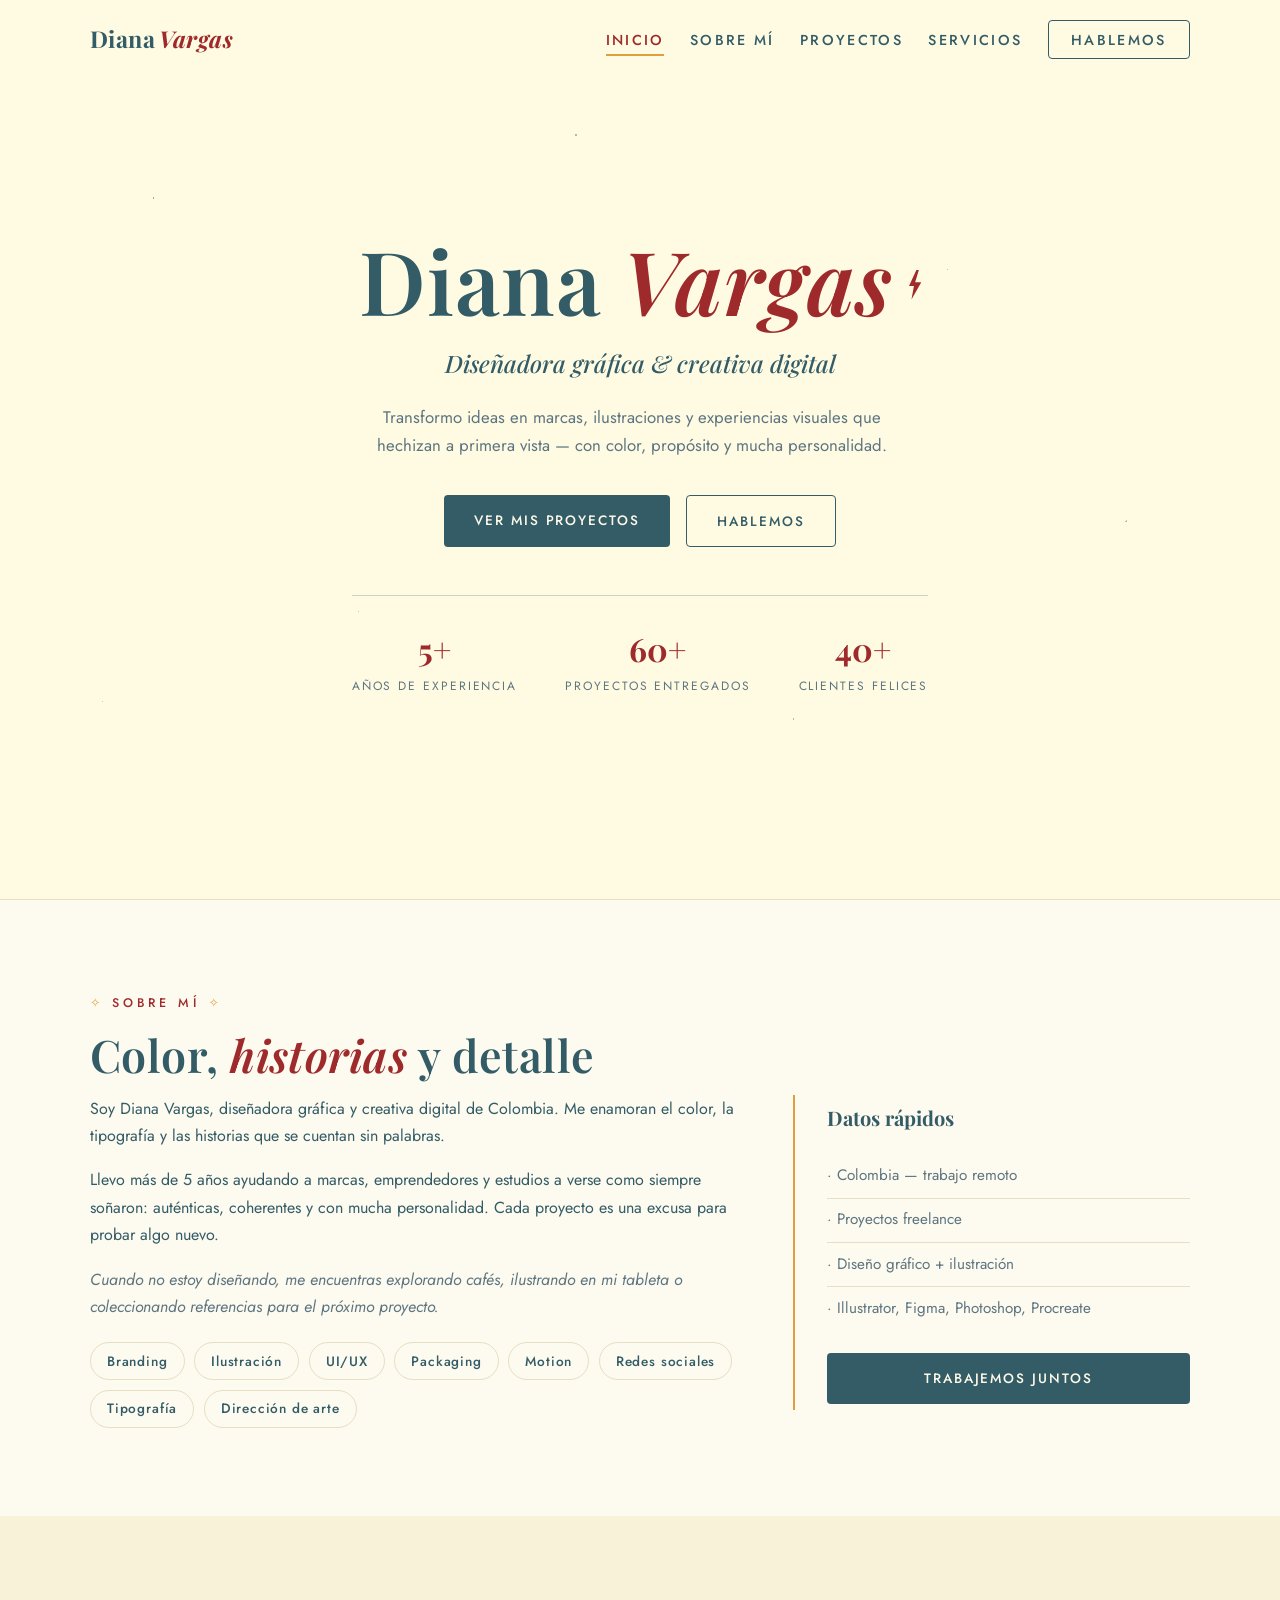
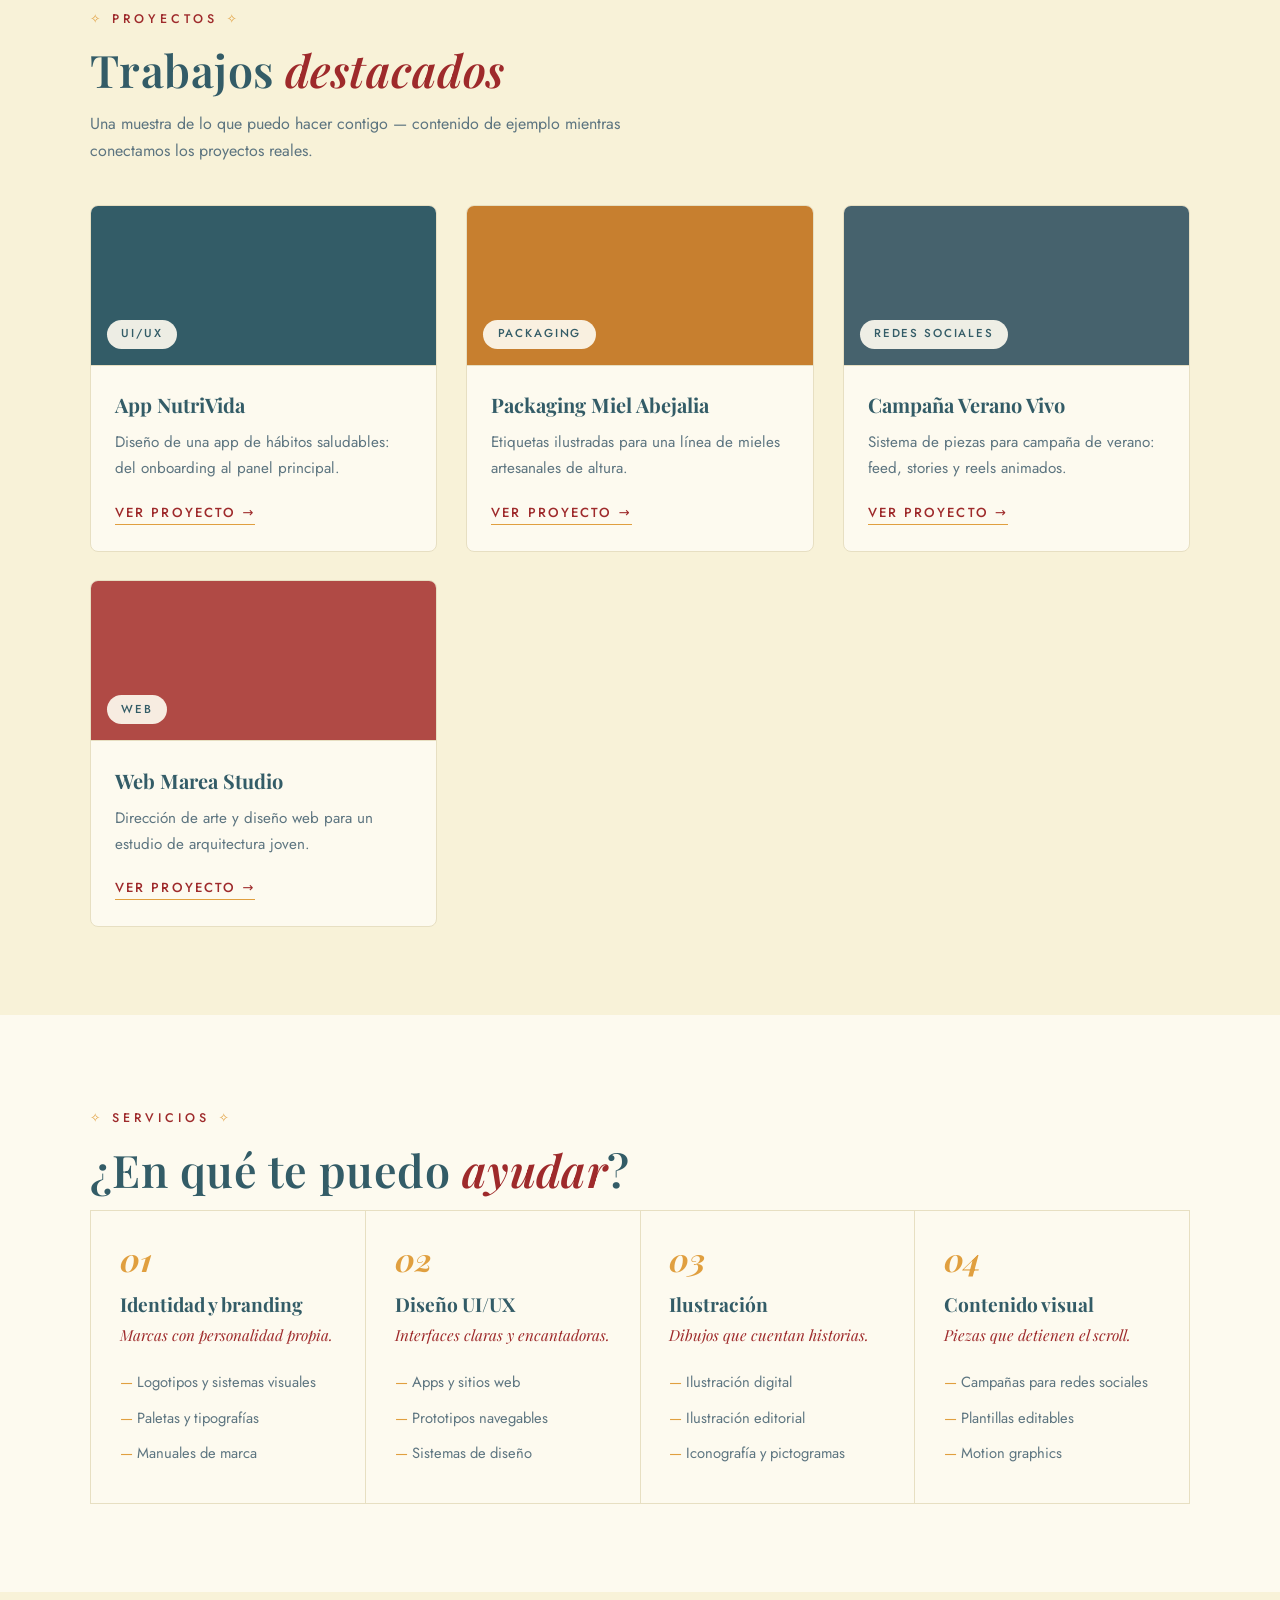
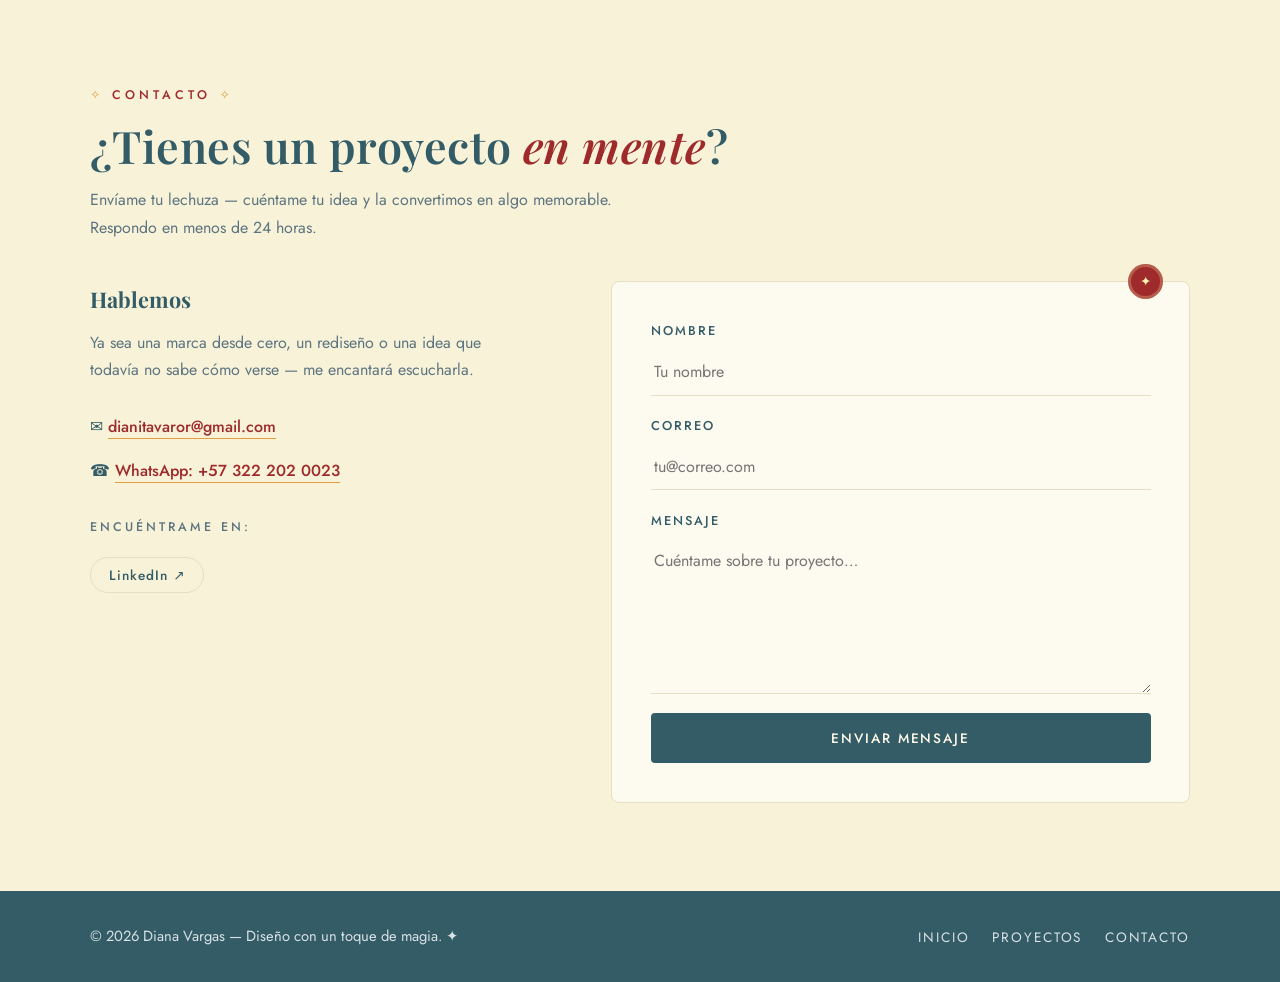
==== index.html @ 95f78c0e "Portafolio Diana Vargas: sitio one-page minimalista con toque mágico" ====
<!DOCTYPE html>
<html lang="es">
<head>
  <meta charset="UTF-8" />
  <meta name="viewport" content="width=device-width, initial-scale=1.0" />
  <title>Diana Vargas — Diseñadora Creativa | Portafolio</title>
  <meta name="description" content="Portafolio de Diana Vargas: diseño gráfico, branding, ilustración y UI/UX. Ideas con color, propósito y personalidad." />
  <meta name="author" content="Diana Vargas" />
  <meta name="theme-color" content="#7A2E2E" />
  <meta property="og:title" content="Diana Vargas — Diseñadora Creativa" />
  <meta property="og:description" content="Branding, ilustración, UI/UX y contenido visual con color y propósito." />
  <meta property="og:type" content="website" />
  <link rel="icon" href="data:image/svg+xml,%3Csvg xmlns='http://www.w3.org/2000/svg' viewBox='0 0 64 64'%3E%3Crect width='64' height='64' rx='8' fill='%23F7F1E5'/%3E%3Crect x='4' y='4' width='56' height='56' rx='6' fill='none' stroke='%23B08D3E' stroke-width='2'/%3E%3Ctext x='32' y='44' font-family='Georgia, serif' font-size='34' font-style='italic' fill='%237A2E2E' text-anchor='middle'%3ED%3C/text%3E%3C/svg%3E" />
  <link rel="preconnect" href="https://fonts.googleapis.com" />
  <link rel="preconnect" href="https://fonts.gstatic.com" crossorigin />
  <link href="https://fonts.googleapis.com/css2?family=Playfair+Display:ital,wght@0,500;0,600;0,700;1,500;1,600&family=Jost:wght@400;500;600&display=swap" rel="stylesheet" />
  <link rel="stylesheet" href="style.css" />
</head>
<body>

  <header class="site-header">
    <nav class="nav container" aria-label="Navegación principal">
      <a href="#inicio" class="brand">Diana<span class="acento">Vargas</span></a>
      <button class="nav-toggle" id="nav-toggle" aria-expanded="false" aria-controls="nav-menu" aria-label="Abrir menú">
        <span aria-hidden="true"></span>
        <span aria-hidden="true"></span>
        <span aria-hidden="true"></span>
      </button>
      <ul class="nav-menu" id="nav-menu">
        <li><a href="#inicio" class="nav-link">Inicio</a></li>
        <li><a href="#sobre-mi" class="nav-link">Sobre mí</a></li>
        <li><a href="#proyectos" class="nav-link">Proyectos</a></li>
        <li><a href="#servicios" class="nav-link">Servicios</a></li>
        <li><a href="#contacto" class="nav-link nav-cta">Hablemos</a></li>
      </ul>
    </nav>
  </header>

  <main>
    <!-- ============ INICIO / HERO ============ -->
    <section id="inicio" class="hero">
      <div class="blob blob-1" aria-hidden="true"></div>
      <div class="blob blob-2" aria-hidden="true"></div>
      <div class="blob blob-3" aria-hidden="true"></div>

      <div class="container hero-grid">
        <div class="hero-text reveal">
          <h1 class="hero-title">Diana <span class="acento">Vargas</span><svg class="rayo" viewBox="0 0 10 24" aria-hidden="true"><path d="M6 0 0 13h4l-2 11 8-14H5l3-10z" fill="currentColor"/></svg></h1>
          <p class="hero-role">Diseñadora gráfica &amp; creativa digital</p>
          <p class="hero-desc">
            Transformo ideas en marcas, ilustraciones y experiencias visuales que
            hechizan a primera vista — con color, propósito y mucha personalidad.
          </p>
          <div class="hero-actions">
            <a href="#proyectos" class="btn btn-primary">Ver mis proyectos</a>
            <a href="#contacto" class="btn btn-ghost">Hablemos</a>
          </div>
          <ul class="hero-stats" aria-label="Resumen de experiencia">
            <li><strong>5+</strong><span>años de experiencia</span></li>
            <li><strong>60+</strong><span>proyectos entregados</span></li>
            <li><strong>40+</strong><span>clientes felices</span></li>
          </ul>
        </div>
      </div>
    </section>

    <!-- ============ SOBRE MÍ ============ -->
    <section id="sobre-mi" class="section">
      <div class="container">
        <p class="section-eyebrow reveal">Sobre mí</p>
        <h2 class="section-title reveal">Color, <span class="acento">historias</span> y detalle</h2>

        <div class="about-grid">
          <div class="about-text reveal" style="--d:.1s">
            <p>
              Soy Diana Vargas, diseñadora gráfica y creativa digital de Colombia.
              Me enamoran el color, la tipografía y las historias que se cuentan
              sin palabras.
            </p>
            <p>
              Llevo más de 5 años ayudando a marcas, emprendedores y estudios a
              verse como siempre soñaron: auténticas, coherentes y con mucha
              personalidad. Cada proyecto es una excusa para probar algo nuevo.
            </p>
            <p class="about-note">
              Cuando no estoy diseñando, me encuentras explorando cafés,
              ilustrando en mi tableta o coleccionando referencias para el
              próximo proyecto.
            </p>
            <ul class="skill-chips" aria-label="Habilidades">
              <li>Branding</li>
              <li>Ilustración</li>
              <li>UI/UX</li>
              <li>Packaging</li>
              <li>Motion</li>
              <li>Redes sociales</li>
              <li>Tipografía</li>
              <li>Dirección de arte</li>
            </ul>
          </div>

          <aside class="about-card reveal" style="--d:.2s" aria-label="Datos rápidos">
            <h3>Datos rápidos</h3>            <ul class="facts">
              <li><span class="fact-icon">·</span> Colombia — trabajo remoto</li>
              <li><span class="fact-icon">·</span> Proyectos freelance</li>
              <li><span class="fact-icon">·</span> Diseño gráfico + ilustración</li>
              <li><span class="fact-icon">·</span> Illustrator, Figma, Photoshop, Procreate</li>
            </ul>
            <a href="#contacto" class="btn btn-primary btn-block">Trabajemos juntos</a>
          </aside>
        </div>
      </div>
    </section>

    <!-- ============ PROYECTOS ============ -->
    <section id="proyectos" class="section section-alt">
      <div class="container">
        <p class="section-eyebrow reveal">Proyectos</p>
        <h2 class="section-title reveal">Trabajos <span class="acento">destacados</span></h2>
        <p class="section-lead reveal">
          Una muestra de lo que puedo hacer contigo — contenido de ejemplo mientras
          conectamos los proyectos reales.
        </p>

        <div class="projects-grid">
          <article class="project-card reveal" style="--d:.05s">
            <div class="project-thumb g2"><span class="tag">UI/UX</span></div>
            <div class="project-body">
              <h3>App NutriVida</h3>
              <p>Diseño de una app de hábitos saludables: del onboarding al panel principal.</p>
              <a href="#contacto" class="project-link">Ver proyecto <span aria-hidden="true">→</span></a>
            </div>
          </article>

          <article class="project-card reveal" style="--d:.15s">
            <div class="project-thumb g4"><span class="tag">Packaging</span></div>
            <div class="project-body">
              <h3>Packaging Miel Abejalia</h3>
              <p>Etiquetas ilustradas para una línea de mieles artesanales de altura.</p>
              <a href="#contacto" class="project-link">Ver proyecto <span aria-hidden="true">→</span></a>
            </div>
          </article>

          <article class="project-card reveal" style="--d:.1s">
            <div class="project-thumb g5"><span class="tag">Redes sociales</span></div>
            <div class="project-body">
              <h3>Campaña Verano Vivo</h3>
              <p>Sistema de piezas para campaña de verano: feed, stories y reels animados.</p>
              <a href="#contacto" class="project-link">Ver proyecto <span aria-hidden="true">→</span></a>
            </div>
          </article>

          <article class="project-card reveal" style="--d:.15s">
            <div class="project-thumb g6"><span class="tag">Web</span></div>
            <div class="project-body">
              <h3>Web Marea Studio</h3>
              <p>Dirección de arte y diseño web para un estudio de arquitectura joven.</p>
              <a href="#contacto" class="project-link">Ver proyecto <span aria-hidden="true">→</span></a>
            </div>
          </article>
        </div>
      </div>
    </section>

    <!-- ============ SERVICIOS ============ -->
    <section id="servicios" class="section">
      <div class="container">
        <p class="section-eyebrow reveal">Servicios</p>
        <h2 class="section-title reveal">¿En qué te puedo <span class="acento">ayudar</span>?</h2>

        <div class="services-grid">
          <article class="service-card reveal" style="--d:.05s">
            <p class="service-num">01</p>
            <h3>Identidad y branding</h3>
            <p class="service-tagline">Marcas con personalidad propia.</p>
            <ul>
              <li>Logotipos y sistemas visuales</li>
              <li>Paletas y tipografías</li>
              <li>Manuales de marca</li>
            </ul>
          </article>

          <article class="service-card reveal" style="--d:.1s">
            <p class="service-num">02</p>
            <h3>Diseño UI/UX</h3>
            <p class="service-tagline">Interfaces claras y encantadoras.</p>
            <ul>
              <li>Apps y sitios web</li>
              <li>Prototipos navegables</li>
              <li>Sistemas de diseño</li>
            </ul>
          </article>

          <article class="service-card reveal" style="--d:.15s">
            <p class="service-num">03</p>
            <h3>Ilustración</h3>
            <p class="service-tagline">Dibujos que cuentan historias.</p>
            <ul>
              <li>Ilustración digital</li>
              <li>Ilustración editorial</li>
              <li>Iconografía y pictogramas</li>
            </ul>
          </article>

          <article class="service-card reveal" style="--d:.2s">
            <p class="service-num">04</p>
            <h3>Contenido visual</h3>
            <p class="service-tagline">Piezas que detienen el scroll.</p>
            <ul>
              <li>Campañas para redes sociales</li>
              <li>Plantillas editables</li>
              <li>Motion graphics</li>
            </ul>
          </article>
        </div>
      </div>
    </section>

    <!-- ============ CONTACTO ============ -->
    <section id="contacto" class="section section-alt contact">
      <div class="container">
        <p class="section-eyebrow reveal">Contacto</p>
        <h2 class="section-title reveal">¿Tienes un proyecto <span class="acento">en mente</span>?</h2>
        <p class="section-lead reveal">
          Envíame tu lechuza — cuéntame tu idea y la convertimos en algo memorable.
          Respondo en menos de 24 horas.
        </p>

        <div class="contact-grid">
          <div class="contact-info reveal" style="--d:.1s">
            <h3>Hablemos</h3>
            <p>
              Ya sea una marca desde cero, un rediseño o una idea que todavía no
              sabe cómo verse — me encantará escucharla.
            </p>
            <ul class="contact-list">
              <li>
                <span aria-hidden="true">✉</span>
                <a href="mailto:dianitavaror@gmail.com">dianitavaror@gmail.com</a>
              </li>
              <li>
                <span aria-hidden="true">☎</span>
                <a href="https://wa.me/573222020023" target="_blank" rel="noopener">WhatsApp: +57 322 202 0023</a>
              </li>
            </ul>
            <p class="contact-social-label">Encuéntrame en:</p>
            <ul class="social-links">
              <li><a href="https://co.linkedin.com/in/dianavaror/en" target="_blank" rel="noopener">LinkedIn ↗</a></li>
            </ul>
          </div>

          <form id="contact-form" class="contact-form reveal" style="--d:.2s">
            <div class="form-field">
              <label for="f-nombre">Nombre</label>
              <input type="text" id="f-nombre" name="nombre" placeholder="Tu nombre" required />
            </div>
            <div class="form-field">
              <label for="f-email">Correo</label>
              <input type="email" id="f-email" name="email" placeholder="tu@correo.com" required />
            </div>
            <div class="form-field">
              <label for="f-mensaje">Mensaje</label>
              <textarea id="f-mensaje" name="mensaje" rows="5" placeholder="Cuéntame sobre tu proyecto…" required></textarea>
            </div>
            <button type="submit" class="btn btn-primary btn-block">Enviar mensaje</button>
          </form>
        </div>
      </div>
    </section>
  </main>

  <footer class="site-footer">
    <div class="container footer-grid">
      <p>© <span id="year">2026</span> Diana Vargas — Diseño con un toque de magia. ✦</p>
      <ul class="footer-links">
        <li><a href="#inicio">Inicio</a></li>
        <li><a href="#proyectos">Proyectos</a></li>
        <li><a href="#contacto">Contacto</a></li>
      </ul>
    </div>
  </footer>

  <div class="toast" id="toast" role="status" aria-live="polite"></div>

  <script src="script.js"></script>
</body>
</html>
---- style.css ----
/* =========================================================
   Portafolio Diana Vargas — style.css
   Estilo: minimalista · paleta #E09F3F #335C67 #9E2A2B #FFF3B0
   HTML+CSS+JS puro, sin build
   ========================================================= */

/* ---------- Variables ---------- */
:root {
  /* Paleta */
  --ambar:   #E09F3F;
  --pizarra: #335C67;
  --rojo:    #9E2A2B;
  --amarillo: #FFF3B0;
  --amarillo-suave: #FFFBE3;   /* amarillo aclarado para el banner */

  /* Uso */
  --bg:        #FDFAEF;          /* amarillo muy suavizado */
  --bg-suave:  #F8F2D8;         /* variación del amarillo */
  --tinta:     var(--pizarra);
  --texto-suave: #5D7580;
  --linea:     #E7DFC2;
  --acento:    var(--ambar);
  --acento-fuerte: var(--rojo);

  /* Sombra y radio */
  --radius: 4px;
  --radius-lg: 8px;
  --shadow: 0 4px 18px rgba(51, 92, 103, 0.07);
  --shadow-lg: 0 10px 32px rgba(51, 92, 103, 0.12);

  /* Tipografía */
  --font-titulos: "Playfair Display", Georgia, "Times New Roman", serif;
  --font-cuerpo: "Jost", "Segoe UI", system-ui, sans-serif;
}

/* ---------- Reset básico ---------- */
*, *::before, *::after { box-sizing: border-box; margin: 0; padding: 0; }

html {
  scroll-behavior: smooth;
  scroll-padding-top: 5rem;
}

body {
  font-family: var(--font-cuerpo);
  background: var(--bg);
  color: var(--tinta);
  line-height: 1.7;
  -webkit-font-smoothing: antialiased;
  /* Cursor: varita mágica */
  cursor: url("data:image/svg+xml,%3Csvg xmlns='http://www.w3.org/2000/svg' width='32' height='32' viewBox='0 0 32 32'%3E%3Cline x1='7' y1='30' x2='23' y2='14' stroke='%23335C67' stroke-width='3' stroke-linecap='round'/%3E%3Cpath d='M25 2l1.6 5.4L32 9l-5.4 1.6L25 16l-1.6-5.4L18 9l5.4-1.6z' fill='%23E09F3F'/%3E%3C/svg%3E") 24 7, auto;
}

/* Sobre enlaces y botones: varita con chispas */
a, button, .btn, input[type="submit"] {
  cursor: url("data:image/svg+xml,%3Csvg xmlns='http://www.w3.org/2000/svg' width='32' height='32' viewBox='0 0 32 32'%3E%3Cline x1='7' y1='30' x2='23' y2='14' stroke='%23335C67' stroke-width='3' stroke-linecap='round'/%3E%3Cpath d='M25 2l1.6 5.4L32 9l-5.4 1.6L25 16l-1.6-5.4L18 9l5.4-1.6z' fill='%23E09F3F'/%3E%3Cpath d='M11 6l.9 2.6L14.5 9.5l-2.6.9L11 13l-.9-2.6L7.5 9.5l2.6-.9z' fill='%239E2A2B'/%3E%3C/svg%3E") 24 7, pointer;
}

/* Campos de texto: mantener el cursor de edición */
input, textarea { cursor: text; }

img { max-width: 100%; display: block; }
ul { list-style: none; }
a { color: inherit; text-decoration: none; }
button { font: inherit; cursor: pointer; border: none; background: none; }

/* ---------- Utilidades ---------- */
.container { width: min(1100px, 92%); margin-inline: auto; }
.section { padding: 5.5rem 0; }
.section-alt { background: var(--bg-suave); }

.acento { color: var(--acento-fuerte); font-style: italic; }

.section-eyebrow {
  display: inline-block;
  font-weight: 500;
  font-size: 0.78rem;
  letter-spacing: 0.32em;
  text-transform: uppercase;
  color: var(--acento-fuerte);
  margin-bottom: 0.9rem;
}
.section-eyebrow::before { content: "✧ "; color: var(--acento); }
.section-eyebrow::after  { content: " ✧"; color: var(--acento); }

.section-title {
  font-family: var(--font-titulos);
  font-weight: 600;
  font-size: clamp(1.9rem, 4vw, 2.8rem);
  line-height: 1.15;
  margin-bottom: 0.9rem;
  letter-spacing: 0.01em;
}

.section-lead {
  color: var(--texto-suave);
  max-width: 560px;
  margin-bottom: 2.5rem;
}

/* Filete fino bajo títulos */
.section-header { margin-bottom: 2.5rem; }
.section-header::after {
  content: "";
  display: block;
  width: 48px;
  height: 2px;
  background: var(--acento);
  margin-top: 1.1rem;
}
/* Estrella dorada que remata el filete */
.section-header { position: relative; }
.section-header::before {
  content: "✦";
  position: absolute;
  left: 56px;
  bottom: -0.55rem;
  color: var(--acento);
  font-size: 0.75rem;
}

/* ---------- Botones ---------- */
.btn {
  display: inline-block;
  font-weight: 500;
  letter-spacing: 0.14em;
  text-transform: uppercase;
  font-size: 0.85rem;
  padding: 0.85rem 1.9rem;
  border-radius: var(--radius);
  transition: background 0.2s ease, color 0.2s ease, border-color 0.2s ease;
  text-align: center;
}
.btn-primary {
  color: #FFF9E8;
  background: var(--pizarra);
}
.btn-primary:hover { background: var(--acento-fuerte); }
.btn-ghost {
  color: var(--tinta);
  border: 1.5px solid var(--tinta);
}
.btn-ghost:hover {
  background: var(--tinta);
  color: #FFF9E8;
}
.btn-block { width: 100%; }

/* ---------- Header / Nav ---------- */
.site-header {
  position: absolute;              /* se superpone al banner */
  top: 0;
  left: 0;
  right: 0;
  z-index: 50;
}

.nav {
  display: flex;
  align-items: center;
  justify-content: space-between;
  gap: 1rem;
  padding: 1.2rem 0;
}

.brand {
  font-family: var(--font-titulos);
  font-weight: 700;
  font-size: 1.45rem;
  letter-spacing: 0.02em;
}
.brand .acento { margin-left: 0.25rem; }

.nav-menu {
  display: flex;
  align-items: center;
  gap: 1.6rem;
}

.nav-link {
  font-weight: 500;
  font-size: 0.9rem;
  letter-spacing: 0.16em;
  text-transform: uppercase;
  padding: 0.3rem 0;
  color: var(--tinta);
  border-bottom: 2px solid transparent;
  transition: border-color 0.2s ease, color 0.2s ease;
}
.nav-link:hover, .nav-link.active {
  color: var(--acento-fuerte);
  border-bottom-color: var(--acento);
}

.nav-cta {
  border: 1.5px solid var(--tinta);
  padding: 0.55rem 1.4rem;
  border-radius: var(--radius);
  transition: background 0.2s ease, color 0.2s ease, border-color 0.2s ease;
}
.nav-cta:hover {
  background: var(--acento-fuerte);
  border-color: var(--acento-fuerte);
  color: #FFF9E8;
}

.nav-toggle {
  display: none;
  flex-direction: column;
  gap: 5px;
  padding: 0.5rem;
}
.nav-toggle span {
  display: block;
  width: 24px;
  height: 2px;
  background: var(--tinta);
  transition: transform 0.25s ease, opacity 0.25s ease;
}
.nav-toggle[aria-expanded="true"] span:nth-child(1) { transform: translateY(7px) rotate(45deg); }
.nav-toggle[aria-expanded="true"] span:nth-child(2) { opacity: 0; }
.nav-toggle[aria-expanded="true"] span:nth-child(3) { transform: translateY(-7px) rotate(-45deg); }

/* ---------- Hero: banner completo ---------- */
.hero {
  min-height: 100vh;               /* banner a toda pantalla */
  display: flex;
  align-items: center;             /* contenido centrado verticalmente */
  background: var(--amarillo-suave); /* amarillo aclarado */
  border-bottom: 1px solid var(--linea);
  padding: 7rem 0 5rem;            /* espacio para el header superpuesto */
  position: relative;
  overflow: hidden;
}

/* Cielo de estrellas sutil — constelación mágica */
.hero::before {
  content: "";
  position: absolute;
  inset: 0;
  background-image:
    radial-gradient(1.5px 1.5px at 12% 22%,  rgba(51, 92, 103, 0.5) 50%, transparent 51%),
    radial-gradient(1px 1px     at 28% 68%,  rgba(51, 92, 103, 0.35) 50%, transparent 51%),
    radial-gradient(2px 2px     at 45% 15%,  rgba(158, 42, 43, 0.4)  50%, transparent 51%),
    radial-gradient(1.5px 1.5px at 62% 80%,  rgba(51, 92, 103, 0.4)  50%, transparent 51%),
    radial-gradient(1px 1px     at 74% 30%,  rgba(51, 92, 103, 0.35) 50%, transparent 51%),
    radial-gradient(2px 2px     at 88% 58%,  rgba(158, 42, 43, 0.35) 50%, transparent 51%),
    radial-gradient(1px 1px     at 8% 78%,   rgba(51, 92, 103, 0.3)  50%, transparent 51%),
    radial-gradient(1.5px 1.5px at 52% 50%,  rgba(51, 92, 103, 0.25) 50%, transparent 51%),
    radial-gradient(1px 1px     at 95% 18%,  rgba(51, 92, 103, 0.4)  50%, transparent 51%);
  pointer-events: none;
  animation: titilar 6s ease-in-out infinite alternate;
}
@keyframes titilar {
  from { opacity: 0.6; }
  to   { opacity: 1; }
}

/* Rayo estilizado junto al nombre */
.hero-title { position: relative; display: inline-block; }
.rayo {
  display: inline-block;
  width: 0.14em;
  height: 0.72em;
  margin-left: 0.18em;
  vertical-align: baseline;
  color: var(--acento-fuerte);
}

.hero-grid {
  display: grid;
  grid-template-columns: 1fr;     /* una sola columna: sin monograma */
  text-align: center;
  justify-items: center;
}

.hero-title {
  font-family: var(--font-titulos);
  font-weight: 600;
  font-size: clamp(2.8rem, 8vw, 5.5rem);
  line-height: 1.05;
  letter-spacing: 0.01em;
}

.hero-role {
  font-family: var(--font-titulos);
  font-style: italic;
  font-weight: 500;
  font-size: clamp(1.1rem, 2.5vw, 1.5rem);
  color: var(--tinta);
  margin: 1rem 0 1.2rem;
}

.hero-desc {
  max-width: 560px;
  color: var(--texto-suave);
  font-size: 1.05rem;
  margin-bottom: 2.2rem;
}

.hero-actions {
  display: flex;
  flex-wrap: wrap;
  gap: 1rem;
  justify-content: center;
  margin-bottom: 3rem;
}

.hero-stats {
  display: flex;
  flex-wrap: wrap;
  justify-content: center;
  gap: 3rem;
  border-top: 1px solid rgba(51, 92, 103, 0.25);
  padding-top: 1.6rem;
}
.hero-stats li { display: flex; flex-direction: column; align-items: center; text-align: center; }
.hero-stats strong {
  font-family: var(--font-titulos);
  font-size: 2rem;
  color: var(--acento-fuerte);
}
.hero-stats span {
  font-size: 0.75rem;
  letter-spacing: 0.16em;
  text-transform: uppercase;
  color: var(--texto-suave);
}

/* ---------- Sobre mí ---------- */
.about-grid {
  display: grid;
  grid-template-columns: 1.25fr 0.75fr;
  gap: 2.5rem;
  align-items: start;
}

.about-text p { margin-bottom: 1.1rem; color: var(--tinta); }
.about-note { color: var(--texto-suave) !important; font-style: italic; }

.skill-chips {
  display: flex;
  flex-wrap: wrap;
  gap: 0.6rem;
  margin-top: 1.4rem;
}
.skill-chips li {
  font-size: 0.85rem;
  font-weight: 500;
  letter-spacing: 0.06em;
  padding: 0.4rem 1rem;
  border-radius: 999px;
  color: var(--tinta);
  border: 1px solid var(--linea);
  transition: border-color 0.2s ease, color 0.2s ease;
}
.skill-chips li:hover {
  border-color: var(--acento);
  color: var(--acento-fuerte);
}

.about-card {
  border-left: 2px solid var(--acento);
  padding: 0.4rem 0 0.4rem 2rem;
}
.about-card h3 {
  font-family: var(--font-titulos);
  font-size: 1.25rem;
  margin-bottom: 1.2rem;
}

.facts li {
  padding: 0.55rem 0;
  font-size: 0.95rem;
  color: var(--texto-suave);
  border-bottom: 1px solid var(--linea);
}
.facts li:last-of-type { border-bottom: none; }

.about-card .btn { margin-top: 1.4rem; }

/* ---------- Proyectos ---------- */
.projects-grid {
  display: grid;
  grid-template-columns: repeat(auto-fill, minmax(290px, 1fr));
  gap: 1.8rem;
}

.project-card {
  background: var(--bg);
  border: 1px solid var(--linea);
  border-radius: var(--radius-lg);
  overflow: hidden;
  transition: border-color 0.25s ease, box-shadow 0.25s ease;
}
.project-card:hover {
  border-color: var(--acento);
  box-shadow: var(--shadow);
}

/* Miniaturas: color plano de la paleta, sin patrón */
.g1 { background: var(--acento); }
.g2 { background: var(--pizarra); }
.g3 { background: var(--acento-fuerte); }
.g4 { background: #C77F2F; }
.g5 { background: #46626D; }
.g6 { background: #B04A45; }

.project-thumb {
  height: 160px;
  display: flex;
  align-items: flex-end;
  padding: 1rem;
  border-bottom: 1px solid var(--linea);
}

.project-thumb .tag {
  background: rgba(253, 250, 239, 0.92);
  color: var(--tinta);
  font-size: 0.72rem;
  font-weight: 500;
  letter-spacing: 0.16em;
  text-transform: uppercase;
  padding: 0.3rem 0.9rem;
  border-radius: 999px;
}

.project-body { padding: 1.4rem 1.5rem 1.6rem; }
.project-body h3 {
  font-family: var(--font-titulos);
  font-size: 1.25rem;
  margin-bottom: 0.5rem;
}
.project-body p { font-size: 0.95rem; color: var(--texto-suave); margin-bottom: 1rem; }

.project-link {
  font-weight: 500;
  font-size: 0.82rem;
  letter-spacing: 0.16em;
  text-transform: uppercase;
  color: var(--acento-fuerte);
  border-bottom: 1px solid var(--acento);
  padding-bottom: 2px;
  transition: color 0.2s ease;
}
.project-link:hover { color: var(--pizarra); }

/* ---------- Servicios ---------- */
.services-grid {
  display: grid;
  grid-template-columns: repeat(auto-fit, minmax(240px, 1fr));
  gap: 0;
  border-top: 1px solid var(--linea);
  border-left: 1px solid var(--linea);
}

.service-card {
  background: var(--bg);
  padding: 2rem 1.8rem;
  border-right: 1px solid var(--linea);
  border-bottom: 1px solid var(--linea);
  transition: background 0.25s ease;
}
.service-card:hover { background: var(--bg-suave); }

.service-num {
  font-family: var(--font-titulos);
  font-weight: 700;
  font-style: italic;
  font-size: 2rem;
  line-height: 1;
  color: var(--acento);
  margin-bottom: 0.8rem;
}

.service-card h3 {
  font-family: var(--font-titulos);
  font-size: 1.2rem;
  margin-bottom: 0.2rem;
}
.service-tagline {
  font-family: var(--font-titulos);
  font-style: italic;
  font-size: 0.95rem;
  color: var(--acento-fuerte);
  margin-bottom: 1rem;
}

.service-card ul li {
  font-size: 0.92rem;
  color: var(--texto-suave);
  padding: 0.32rem 0;
}
.service-card ul li::before {
  content: "— ";
  color: var(--acento);
}

/* ---------- Contacto ---------- */
.contact-grid {
  display: grid;
  grid-template-columns: 0.9fr 1.1fr;
  gap: 3rem;
  align-items: start;
}

.contact-info h3 {
  font-family: var(--font-titulos);
  font-size: 1.35rem;
  margin-bottom: 0.7rem;
}
.contact-info > p { color: var(--texto-suave); margin-bottom: 1.4rem; max-width: 420px; }

.contact-list li {
  padding: 0.5rem 0;
}
.contact-list a {
  font-weight: 500;
  color: var(--acento-fuerte);
  border-bottom: 1px solid var(--acento);
  transition: color 0.2s ease;
}
.contact-list a:hover { color: var(--pizarra); }

.contact-social-label {
  margin: 1.6rem 0 0.6rem;
  font-size: 0.78rem;
  font-weight: 500;
  letter-spacing: 0.24em;
  text-transform: uppercase;
  color: var(--tinta);
}

.social-links { display: flex; flex-wrap: wrap; gap: 0.6rem; }
.social-links a {
  font-size: 0.85rem;
  font-weight: 500;
  letter-spacing: 0.08em;
  padding: 0.45rem 1.1rem;
  border-radius: 999px;
  border: 1px solid var(--linea);
  transition: border-color 0.2s ease, color 0.2s ease;
}
.social-links a:hover { border-color: var(--acento-fuerte); color: var(--acento-fuerte); }

.contact-form {
  display: grid;
  gap: 1.2rem;
  position: relative;
  background: var(--bg);
  border: 1px solid var(--linea);
  padding: 2.4rem;
  border-radius: var(--radius-lg);
}
/* Sello de lacre */
.contact-form::after {
  content: "✦";
  position: absolute;
  top: -1.1rem;
  right: 1.6rem;
  width: 2.2rem;
  height: 2.2rem;
  display: grid;
  place-items: center;
  background: var(--acento-fuerte);
  color: var(--amarillo);
  border-radius: 50%;
  font-size: 0.85rem;
  box-shadow: inset 0 0 0 3px rgba(255, 243, 176, 0.25);
}

.form-field { display: grid; gap: 0.4rem; }
.form-field label {
  font-weight: 500;
  font-size: 0.8rem;
  letter-spacing: 0.16em;
  text-transform: uppercase;
}

.form-field input,
.form-field textarea {
  font: inherit;
  color: var(--tinta);
  background: transparent;
  border: none;
  border-bottom: 1px solid var(--linea);
  padding: 0.6rem 0.2rem;
  transition: border-color 0.2s ease;
  resize: vertical;
}
.form-field input:focus,
.form-field textarea:focus {
  outline: none;
  border-bottom-color: var(--acento-fuerte);
}

/* ---------- Footer ---------- */
.site-footer {
  background: var(--pizarra);
  color: #D9E2E6;
  padding: 2rem 0;
}
.footer-grid {
  display: flex;
  flex-wrap: wrap;
  align-items: center;
  justify-content: space-between;
  gap: 1rem;
}
.site-footer p { font-size: 0.92rem; }
.footer-links { display: flex; gap: 1.4rem; }
.footer-links a {
  font-size: 0.85rem;
  letter-spacing: 0.14em;
  text-transform: uppercase;
  color: #D9E2E6;
  transition: color 0.2s ease;
}
.footer-links a:hover { color: var(--ambar); }

/* ---------- Toast ---------- */
.toast {
  position: fixed;
  left: 50%;
  bottom: 2rem;
  transform: translate(-50%, 140%);
  background: var(--pizarra);
  color: #FFF9E8;
  font-weight: 500;
  padding: 0.9rem 1.8rem;
  border-radius: var(--radius);
  border-bottom: 3px solid var(--acento);
  box-shadow: 0 14px 34px rgba(0, 0, 0, 0.2);
  z-index: 100;
  opacity: 0;
  transition: transform 0.35s ease, opacity 0.35s ease;
  max-width: min(90vw, 480px);
  text-align: center;
}
.toast.show { transform: translate(-50%, 0); opacity: 1; }

/* ---------- Animaciones reveal ---------- */
.reveal {
  opacity: 0;
  transform: translateY(26px);
  transition: opacity 0.6s ease, transform 0.6s ease;
  transition-delay: var(--d, 0s);
}
.reveal.visible { opacity: 1; transform: none; }

@media (prefers-reduced-motion: reduce) {
  html { scroll-behavior: auto; }
  *, *::before, *::after { animation: none !important; transition: none !important; }
  .reveal { opacity: 1; transform: none; }
}

/* ---------- Responsive ---------- */
@media (max-width: 860px) {
  .about-grid { grid-template-columns: 1fr; }
  .contact-grid { grid-template-columns: 1fr; gap: 2rem; }

  .hero { padding: 8rem 0 4rem; }
  .hero-stats { gap: 2rem; }
}

@media (max-width: 720px) {
  .nav-toggle { display: flex; }

  .nav-menu {
    position: absolute;
    top: 100%;
    left: 0;
    right: 0;
    flex-direction: column;
    align-items: stretch;
    gap: 0;
    background: var(--bg);
    padding: 0.6rem 1.2rem 1.2rem;
    border-bottom: 1px solid var(--linea);
    box-shadow: var(--shadow);
    display: none;
  }
  .nav-menu.open { display: flex; }
  .nav-menu li + li { border-top: 1px solid var(--linea); }
  .nav-link { display: block; padding: 0.9rem 0.2rem; border: none; }
  .nav-cta {
    display: block;
    width: 100%;
    margin-top: 0.8rem;
    text-align: center;
  }

  .section { padding: 4rem 0; }
  .footer-grid { flex-direction: column; text-align: center; }
}
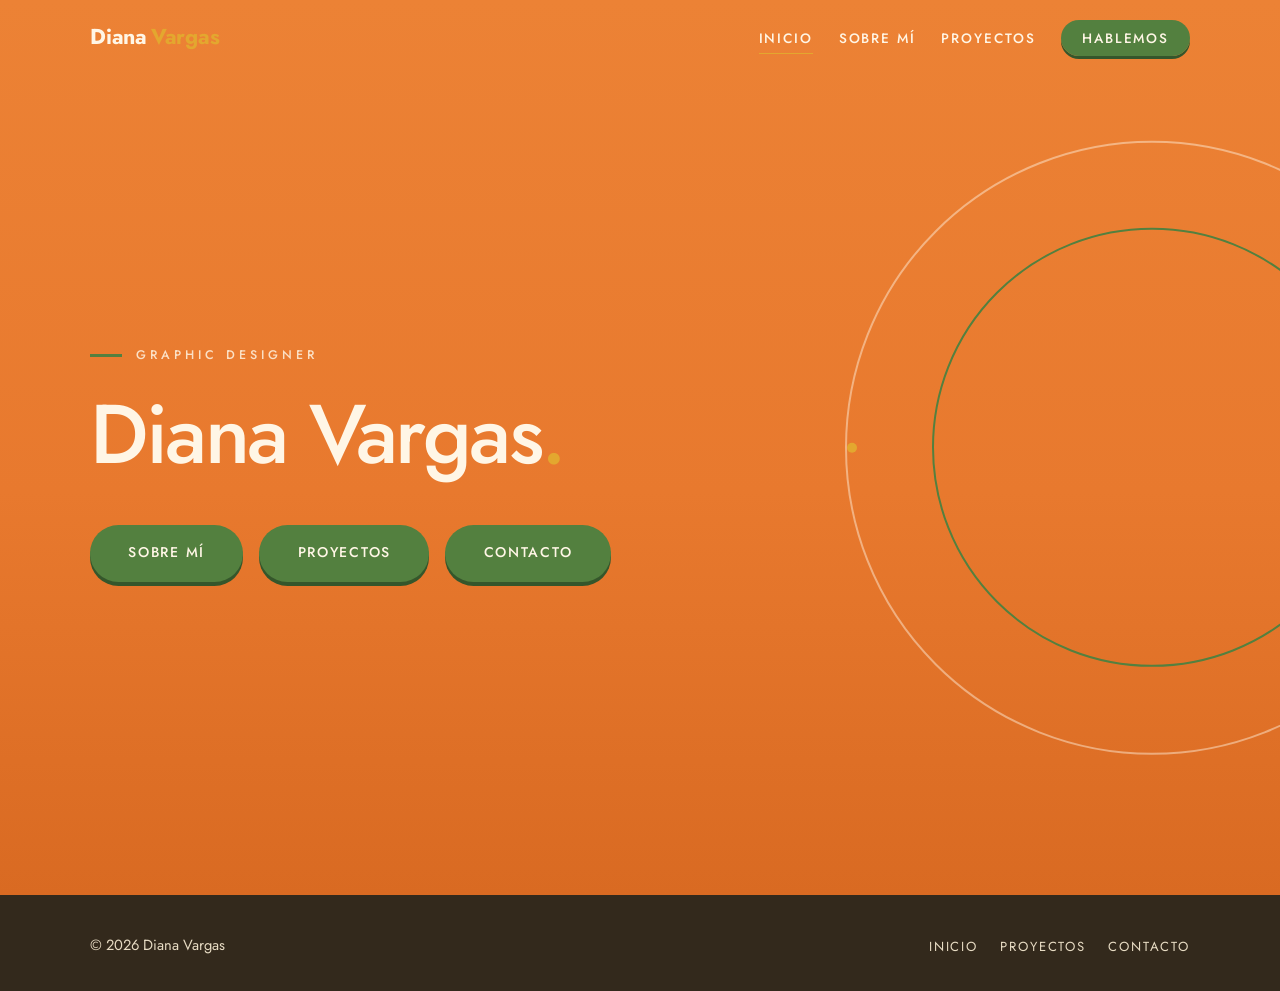
==== commit df7a979d: "Portafolio retro: inicio minimalista, diario de análisis de datos con Caso #1, páginas UX y diseño" ====
--- a/index.html
+++ b/index.html
@@ -3,267 +3,52 @@
 <head>
   <meta charset="UTF-8" />
   <meta name="viewport" content="width=device-width, initial-scale=1.0" />
-  <title>Diana Vargas — Diseñadora Creativa | Portafolio</title>
-  <meta name="description" content="Portafolio de Diana Vargas: diseño gráfico, branding, ilustración y UI/UX. Ideas con color, propósito y personalidad." />
+  <title>Diana Vargas — Graphic Designer</title>
+  <meta name="description" content="Portafolio de Diana Vargas, graphic designer: branding, ilustración, UI/UX y contenido visual." />
   <meta name="author" content="Diana Vargas" />
-  <meta name="theme-color" content="#7A2E2E" />
-  <meta property="og:title" content="Diana Vargas — Diseñadora Creativa" />
+  <meta name="theme-color" content="#E8792E" />
+  <meta property="og:title" content="Diana Vargas — Graphic Designer" />
   <meta property="og:description" content="Branding, ilustración, UI/UX y contenido visual con color y propósito." />
   <meta property="og:type" content="website" />
-  <link rel="icon" href="data:image/svg+xml,%3Csvg xmlns='http://www.w3.org/2000/svg' viewBox='0 0 64 64'%3E%3Crect width='64' height='64' rx='8' fill='%23F7F1E5'/%3E%3Crect x='4' y='4' width='56' height='56' rx='6' fill='none' stroke='%23B08D3E' stroke-width='2'/%3E%3Ctext x='32' y='44' font-family='Georgia, serif' font-size='34' font-style='italic' fill='%237A2E2E' text-anchor='middle'%3ED%3C/text%3E%3C/svg%3E" />
+  <link rel="icon" href="data:image/svg+xml,%3Csvg xmlns='http://www.w3.org/2000/svg' viewBox='0 0 64 64'%3E%3Crect width='64' height='64' rx='8' fill='%23E8792E'/%3E%3Ctext x='32' y='44' font-family='Segoe UI, sans-serif' font-size='36' font-weight='600' fill='%23FFF6E6' text-anchor='middle'%3ED%3C/text%3E%3C/svg%3E" />
   <link rel="preconnect" href="https://fonts.googleapis.com" />
   <link rel="preconnect" href="https://fonts.gstatic.com" crossorigin />
-  <link href="https://fonts.googleapis.com/css2?family=Playfair+Display:ital,wght@0,500;0,600;0,700;1,500;1,600&family=Jost:wght@400;500;600&display=swap" rel="stylesheet" />
+  <link href="https://fonts.googleapis.com/css2?family=Jost:wght@400;500;600;700&display=swap" rel="stylesheet" />
   <link rel="stylesheet" href="style.css" />
 </head>
-<body>
+<body class="page-home">
 
   <header class="site-header">
     <nav class="nav container" aria-label="Navegación principal">
-      <a href="#inicio" class="brand">Diana<span class="acento">Vargas</span></a>
+      <a href="index.html" class="brand">Diana<span class="acento">Vargas</span></a>
       <button class="nav-toggle" id="nav-toggle" aria-expanded="false" aria-controls="nav-menu" aria-label="Abrir menú">
         <span aria-hidden="true"></span>
         <span aria-hidden="true"></span>
         <span aria-hidden="true"></span>
       </button>
       <ul class="nav-menu" id="nav-menu">
-        <li><a href="#inicio" class="nav-link">Inicio</a></li>
-        <li><a href="#sobre-mi" class="nav-link">Sobre mí</a></li>
-        <li><a href="#proyectos" class="nav-link">Proyectos</a></li>
-        <li><a href="#servicios" class="nav-link">Servicios</a></li>
-        <li><a href="#contacto" class="nav-link nav-cta">Hablemos</a></li>
+        <li><a href="index.html" class="nav-link active">Inicio</a></li>
+        <li><a href="sobre-mi.html" class="nav-link">Sobre mí</a></li>
+        <li><a href="proyectos.html" class="nav-link">Proyectos</a></li>
+        <li><a href="contacto.html" class="nav-link nav-cta">Hablemos</a></li>
       </ul>
     </nav>
   </header>
 
   <main>
-    <!-- ============ INICIO / HERO ============ -->
+    <!-- ============ INICIO ============ -->
     <section id="inicio" class="hero">
-      <div class="blob blob-1" aria-hidden="true"></div>
-      <div class="blob blob-2" aria-hidden="true"></div>
-      <div class="blob blob-3" aria-hidden="true"></div>
+      <div class="hero-circle" aria-hidden="true"></div>
 
       <div class="container hero-grid">
         <div class="hero-text reveal">
-          <h1 class="hero-title">Diana <span class="acento">Vargas</span><svg class="rayo" viewBox="0 0 10 24" aria-hidden="true"><path d="M6 0 0 13h4l-2 11 8-14H5l3-10z" fill="currentColor"/></svg></h1>
-          <p class="hero-role">Diseñadora gráfica &amp; creativa digital</p>
-          <p class="hero-desc">
-            Transformo ideas en marcas, ilustraciones y experiencias visuales que
-            hechizan a primera vista — con color, propósito y mucha personalidad.
-          </p>
+          <p class="hero-role">Graphic Designer</p>
+          <h1 class="hero-title">Diana Vargas<span class="hero-dot">.</span></h1>
           <div class="hero-actions">
-            <a href="#proyectos" class="btn btn-primary">Ver mis proyectos</a>
-            <a href="#contacto" class="btn btn-ghost">Hablemos</a>
+            <a href="sobre-mi.html" class="btn btn-primary btn-xl">Sobre mí</a>
+            <a href="proyectos.html" class="btn btn-primary btn-xl">Proyectos</a>
+            <a href="contacto.html" class="btn btn-primary btn-xl">Contacto</a>
           </div>
-          <ul class="hero-stats" aria-label="Resumen de experiencia">
-            <li><strong>5+</strong><span>años de experiencia</span></li>
-            <li><strong>60+</strong><span>proyectos entregados</span></li>
-            <li><strong>40+</strong><span>clientes felices</span></li>
-          </ul>
-        </div>
-      </div>
-    </section>
-
-    <!-- ============ SOBRE MÍ ============ -->
-    <section id="sobre-mi" class="section">
-      <div class="container">
-        <p class="section-eyebrow reveal">Sobre mí</p>
-        <h2 class="section-title reveal">Color, <span class="acento">historias</span> y detalle</h2>
-
-        <div class="about-grid">
-          <div class="about-text reveal" style="--d:.1s">
-            <p>
-              Soy Diana Vargas, diseñadora gráfica y creativa digital de Colombia.
-              Me enamoran el color, la tipografía y las historias que se cuentan
-              sin palabras.
-            </p>
-            <p>
-              Llevo más de 5 años ayudando a marcas, emprendedores y estudios a
-              verse como siempre soñaron: auténticas, coherentes y con mucha
-              personalidad. Cada proyecto es una excusa para probar algo nuevo.
-            </p>
-            <p class="about-note">
-              Cuando no estoy diseñando, me encuentras explorando cafés,
-              ilustrando en mi tableta o coleccionando referencias para el
-              próximo proyecto.
-            </p>
-            <ul class="skill-chips" aria-label="Habilidades">
-              <li>Branding</li>
-              <li>Ilustración</li>
-              <li>UI/UX</li>
-              <li>Packaging</li>
-              <li>Motion</li>
-              <li>Redes sociales</li>
-              <li>Tipografía</li>
-              <li>Dirección de arte</li>
-            </ul>
-          </div>
-
-          <aside class="about-card reveal" style="--d:.2s" aria-label="Datos rápidos">
-            <h3>Datos rápidos</h3>            <ul class="facts">
-              <li><span class="fact-icon">·</span> Colombia — trabajo remoto</li>
-              <li><span class="fact-icon">·</span> Proyectos freelance</li>
-              <li><span class="fact-icon">·</span> Diseño gráfico + ilustración</li>
-              <li><span class="fact-icon">·</span> Illustrator, Figma, Photoshop, Procreate</li>
-            </ul>
-            <a href="#contacto" class="btn btn-primary btn-block">Trabajemos juntos</a>
-          </aside>
-        </div>
-      </div>
-    </section>
-
-    <!-- ============ PROYECTOS ============ -->
-    <section id="proyectos" class="section section-alt">
-      <div class="container">
-        <p class="section-eyebrow reveal">Proyectos</p>
-        <h2 class="section-title reveal">Trabajos <span class="acento">destacados</span></h2>
-        <p class="section-lead reveal">
-          Una muestra de lo que puedo hacer contigo — contenido de ejemplo mientras
-          conectamos los proyectos reales.
-        </p>
-
-        <div class="projects-grid">
-          <article class="project-card reveal" style="--d:.05s">
-            <div class="project-thumb g2"><span class="tag">UI/UX</span></div>
-            <div class="project-body">
-              <h3>App NutriVida</h3>
-              <p>Diseño de una app de hábitos saludables: del onboarding al panel principal.</p>
-              <a href="#contacto" class="project-link">Ver proyecto <span aria-hidden="true">→</span></a>
-            </div>
-          </article>
-
-          <article class="project-card reveal" style="--d:.15s">
-            <div class="project-thumb g4"><span class="tag">Packaging</span></div>
-            <div class="project-body">
-              <h3>Packaging Miel Abejalia</h3>
-              <p>Etiquetas ilustradas para una línea de mieles artesanales de altura.</p>
-              <a href="#contacto" class="project-link">Ver proyecto <span aria-hidden="true">→</span></a>
-            </div>
-          </article>
-
-          <article class="project-card reveal" style="--d:.1s">
-            <div class="project-thumb g5"><span class="tag">Redes sociales</span></div>
-            <div class="project-body">
-              <h3>Campaña Verano Vivo</h3>
-              <p>Sistema de piezas para campaña de verano: feed, stories y reels animados.</p>
-              <a href="#contacto" class="project-link">Ver proyecto <span aria-hidden="true">→</span></a>
-            </div>
-          </article>
-
-          <article class="project-card reveal" style="--d:.15s">
-            <div class="project-thumb g6"><span class="tag">Web</span></div>
-            <div class="project-body">
-              <h3>Web Marea Studio</h3>
-              <p>Dirección de arte y diseño web para un estudio de arquitectura joven.</p>
-              <a href="#contacto" class="project-link">Ver proyecto <span aria-hidden="true">→</span></a>
-            </div>
-          </article>
-        </div>
-      </div>
-    </section>
-
-    <!-- ============ SERVICIOS ============ -->
-    <section id="servicios" class="section">
-      <div class="container">
-        <p class="section-eyebrow reveal">Servicios</p>
-        <h2 class="section-title reveal">¿En qué te puedo <span class="acento">ayudar</span>?</h2>
-
-        <div class="services-grid">
-          <article class="service-card reveal" style="--d:.05s">
-            <p class="service-num">01</p>
-            <h3>Identidad y branding</h3>
-            <p class="service-tagline">Marcas con personalidad propia.</p>
-            <ul>
-              <li>Logotipos y sistemas visuales</li>
-              <li>Paletas y tipografías</li>
-              <li>Manuales de marca</li>
-            </ul>
-          </article>
-
-          <article class="service-card reveal" style="--d:.1s">
-            <p class="service-num">02</p>
-            <h3>Diseño UI/UX</h3>
-            <p class="service-tagline">Interfaces claras y encantadoras.</p>
-            <ul>
-              <li>Apps y sitios web</li>
-              <li>Prototipos navegables</li>
-              <li>Sistemas de diseño</li>
-            </ul>
-          </article>
-
-          <article class="service-card reveal" style="--d:.15s">
-            <p class="service-num">03</p>
-            <h3>Ilustración</h3>
-            <p class="service-tagline">Dibujos que cuentan historias.</p>
-            <ul>
-              <li>Ilustración digital</li>
-              <li>Ilustración editorial</li>
-              <li>Iconografía y pictogramas</li>
-            </ul>
-          </article>
-
-          <article class="service-card reveal" style="--d:.2s">
-            <p class="service-num">04</p>
-            <h3>Contenido visual</h3>
-            <p class="service-tagline">Piezas que detienen el scroll.</p>
-            <ul>
-              <li>Campañas para redes sociales</li>
-              <li>Plantillas editables</li>
-              <li>Motion graphics</li>
-            </ul>
-          </article>
-        </div>
-      </div>
-    </section>
-
-    <!-- ============ CONTACTO ============ -->
-    <section id="contacto" class="section section-alt contact">
-      <div class="container">
-        <p class="section-eyebrow reveal">Contacto</p>
-        <h2 class="section-title reveal">¿Tienes un proyecto <span class="acento">en mente</span>?</h2>
-        <p class="section-lead reveal">
-          Envíame tu lechuza — cuéntame tu idea y la convertimos en algo memorable.
-          Respondo en menos de 24 horas.
-        </p>
-
-        <div class="contact-grid">
-          <div class="contact-info reveal" style="--d:.1s">
-            <h3>Hablemos</h3>
-            <p>
-              Ya sea una marca desde cero, un rediseño o una idea que todavía no
-              sabe cómo verse — me encantará escucharla.
-            </p>
-            <ul class="contact-list">
-              <li>
-                <span aria-hidden="true">✉</span>
-                <a href="mailto:dianitavaror@gmail.com">dianitavaror@gmail.com</a>
-              </li>
-              <li>
-                <span aria-hidden="true">☎</span>
-                <a href="https://wa.me/573222020023" target="_blank" rel="noopener">WhatsApp: +57 322 202 0023</a>
-              </li>
-            </ul>
-            <p class="contact-social-label">Encuéntrame en:</p>
-            <ul class="social-links">
-              <li><a href="https://co.linkedin.com/in/dianavaror/en" target="_blank" rel="noopener">LinkedIn ↗</a></li>
-            </ul>
-          </div>
-
-          <form id="contact-form" class="contact-form reveal" style="--d:.2s">
-            <div class="form-field">
-              <label for="f-nombre">Nombre</label>
-              <input type="text" id="f-nombre" name="nombre" placeholder="Tu nombre" required />
-            </div>
-            <div class="form-field">
-              <label for="f-email">Correo</label>
-              <input type="email" id="f-email" name="email" placeholder="tu@correo.com" required />
-            </div>
-            <div class="form-field">
-              <label for="f-mensaje">Mensaje</label>
-              <textarea id="f-mensaje" name="mensaje" rows="5" placeholder="Cuéntame sobre tu proyecto…" required></textarea>
-            </div>
-            <button type="submit" class="btn btn-primary btn-block">Enviar mensaje</button>
-          </form>
         </div>
       </div>
     </section>
@@ -271,11 +56,11 @@
 
   <footer class="site-footer">
     <div class="container footer-grid">
-      <p>© <span id="year">2026</span> Diana Vargas — Diseño con un toque de magia. ✦</p>
+      <p>© <span id="year">2026</span> Diana Vargas</p>
       <ul class="footer-links">
-        <li><a href="#inicio">Inicio</a></li>
-        <li><a href="#proyectos">Proyectos</a></li>
-        <li><a href="#contacto">Contacto</a></li>
+        <li><a href="index.html">Inicio</a></li>
+        <li><a href="proyectos.html">Proyectos</a></li>
+        <li><a href="contacto.html">Contacto</a></li>
       </ul>
     </div>
   </footer>
--- a/style.css
+++ b/style.css
@@ -1,35 +1,35 @@
 /* =========================================================
    Portafolio Diana Vargas — style.css
-   Estilo: minimalista · paleta #E09F3F #335C67 #9E2A2B #FFF3B0
-   HTML+CSS+JS puro, sin build
+   Estilo: retro 70s · naranja #E8792E + verde #53803F sobre crema
+   HTML+CSS+JS puro, sin build · sitio multipágina
    ========================================================= */
 
 /* ---------- Variables ---------- */
 :root {
-  /* Paleta */
-  --ambar:   #E09F3F;
-  --pizarra: #335C67;
-  --rojo:    #9E2A2B;
-  --amarillo: #FFF3B0;
-  --amarillo-suave: #FFFBE3;   /* amarillo aclarado para el banner */
+  /* Paleta retro */
+  --naranja: #E8792E;
+  --naranja-profundo: #D96A22;
+  --verde: #53803F;
+  --verde-oscuro: #35562B;
+  --ambar: #E3A72F;            /* dorado cosecha */
+  --crema: #FFF6E6;
+  --marron: #33291C;
 
   /* Uso */
-  --bg:        #FDFAEF;          /* amarillo muy suavizado */
-  --bg-suave:  #F8F2D8;         /* variación del amarillo */
-  --tinta:     var(--pizarra);
-  --texto-suave: #5D7580;
+  --bg:        #FDFAEF;
+  --bg-suave:  #F8F2D8;
+  --tinta:     var(--marron);
+  --texto-suave: #7A6B58;
   --linea:     #E7DFC2;
-  --acento:    var(--ambar);
-  --acento-fuerte: var(--rojo);
+  --acento:    var(--verde);
+  --acento-fuerte: var(--verde-oscuro);
 
   /* Sombra y radio */
-  --radius: 4px;
   --radius-lg: 8px;
-  --shadow: 0 4px 18px rgba(51, 92, 103, 0.07);
-  --shadow-lg: 0 10px 32px rgba(51, 92, 103, 0.12);
+  --shadow: 0 4px 18px rgba(51, 41, 28, 0.08);
 
   /* Tipografía */
-  --font-titulos: "Playfair Display", Georgia, "Times New Roman", serif;
+  --font-titulos: "Jost", "Segoe UI", system-ui, sans-serif;
   --font-cuerpo: "Jost", "Segoe UI", system-ui, sans-serif;
 }
 
@@ -47,17 +47,7 @@
   color: var(--tinta);
   line-height: 1.7;
   -webkit-font-smoothing: antialiased;
-  /* Cursor: varita mágica */
-  cursor: url("data:image/svg+xml,%3Csvg xmlns='http://www.w3.org/2000/svg' width='32' height='32' viewBox='0 0 32 32'%3E%3Cline x1='7' y1='30' x2='23' y2='14' stroke='%23335C67' stroke-width='3' stroke-linecap='round'/%3E%3Cpath d='M25 2l1.6 5.4L32 9l-5.4 1.6L25 16l-1.6-5.4L18 9l5.4-1.6z' fill='%23E09F3F'/%3E%3C/svg%3E") 24 7, auto;
-}
-
-/* Sobre enlaces y botones: varita con chispas */
-a, button, .btn, input[type="submit"] {
-  cursor: url("data:image/svg+xml,%3Csvg xmlns='http://www.w3.org/2000/svg' width='32' height='32' viewBox='0 0 32 32'%3E%3Cline x1='7' y1='30' x2='23' y2='14' stroke='%23335C67' stroke-width='3' stroke-linecap='round'/%3E%3Cpath d='M25 2l1.6 5.4L32 9l-5.4 1.6L25 16l-1.6-5.4L18 9l5.4-1.6z' fill='%23E09F3F'/%3E%3Cpath d='M11 6l.9 2.6L14.5 9.5l-2.6.9L11 13l-.9-2.6L7.5 9.5l2.6-.9z' fill='%239E2A2B'/%3E%3C/svg%3E") 24 7, pointer;
-}
-
-/* Campos de texto: mantener el cursor de edición */
-input, textarea { cursor: text; }
+}
 
 img { max-width: 100%; display: block; }
 ul { list-style: none; }
@@ -69,27 +59,35 @@
 .section { padding: 5.5rem 0; }
 .section-alt { background: var(--bg-suave); }
 
-.acento { color: var(--acento-fuerte); font-style: italic; }
-
+.acento { color: var(--acento-fuerte); }
+
+/* Etiqueta de sección: línea de acento + versalitas */
 .section-eyebrow {
-  display: inline-block;
-  font-weight: 500;
-  font-size: 0.78rem;
+  display: inline-flex;
+  align-items: center;
+  gap: 0.8rem;
+  font-weight: 500;
+  font-size: 0.74rem;
   letter-spacing: 0.32em;
   text-transform: uppercase;
-  color: var(--acento-fuerte);
-  margin-bottom: 0.9rem;
-}
-.section-eyebrow::before { content: "✧ "; color: var(--acento); }
-.section-eyebrow::after  { content: " ✧"; color: var(--acento); }
+  color: var(--texto-suave);
+  margin-bottom: 1rem;
+}
+.section-eyebrow::before {
+  content: "";
+  width: 28px;
+  height: 2px;
+  background: var(--acento);
+  flex: none;
+}
 
 .section-title {
   font-family: var(--font-titulos);
   font-weight: 600;
-  font-size: clamp(1.9rem, 4vw, 2.8rem);
-  line-height: 1.15;
-  margin-bottom: 0.9rem;
-  letter-spacing: 0.01em;
+  font-size: clamp(1.8rem, 3.6vw, 2.4rem);
+  line-height: 1.2;
+  margin-bottom: 1rem;
+  letter-spacing: -0.01em;
 }
 
 .section-lead {
@@ -98,61 +96,59 @@
   margin-bottom: 2.5rem;
 }
 
-/* Filete fino bajo títulos */
-.section-header { margin-bottom: 2.5rem; }
-.section-header::after {
-  content: "";
-  display: block;
-  width: 48px;
-  height: 2px;
-  background: var(--acento);
-  margin-top: 1.1rem;
-}
-/* Estrella dorada que remata el filete */
-.section-header { position: relative; }
-.section-header::before {
-  content: "✦";
-  position: absolute;
-  left: 56px;
-  bottom: -0.55rem;
-  color: var(--acento);
-  font-size: 0.75rem;
-}
-
-/* ---------- Botones ---------- */
+/* Estadísticas usadas en páginas interiores */
+.page-stats { margin: 2rem 0 3.5rem; }
+
+/* ---------- Botones: píldora verde retro con sombra dura ---------- */
 .btn {
   display: inline-block;
   font-weight: 500;
-  letter-spacing: 0.14em;
-  text-transform: uppercase;
-  font-size: 0.85rem;
-  padding: 0.85rem 1.9rem;
-  border-radius: var(--radius);
-  transition: background 0.2s ease, color 0.2s ease, border-color 0.2s ease;
+  letter-spacing: 0.12em;
+  text-transform: uppercase;
+  font-size: 0.82rem;
+  padding: 0.85rem 2rem;
+  border-radius: 999px;
   text-align: center;
 }
 .btn-primary {
-  color: #FFF9E8;
-  background: var(--pizarra);
-}
-.btn-primary:hover { background: var(--acento-fuerte); }
+  color: var(--crema);
+  background: var(--verde);
+  box-shadow: 0 4px 0 var(--verde-oscuro);
+  transition: transform 0.15s ease, box-shadow 0.15s ease, background 0.2s ease;
+}
+.btn-primary:hover {
+  background: #5E8C48;
+  transform: translateY(2px);
+  box-shadow: 0 2px 0 var(--verde-oscuro);
+}
 .btn-ghost {
   color: var(--tinta);
-  border: 1.5px solid var(--tinta);
+  border: 1px solid var(--tinta);
+  transition: background 0.2s ease, color 0.2s ease;
 }
 .btn-ghost:hover {
   background: var(--tinta);
-  color: #FFF9E8;
+  color: var(--crema);
 }
 .btn-block { width: 100%; }
+
+/* Botones grandes del inicio */
+.btn-xl { padding: 1.05rem 2.4rem; font-size: 0.88rem; }
 
 /* ---------- Header / Nav ---------- */
 .site-header {
-  position: absolute;              /* se superpone al banner */
+  position: absolute;
   top: 0;
   left: 0;
   right: 0;
   z-index: 50;
+}
+
+/* Variante para páginas interiores: header sólido */
+.site-header-static {
+  position: relative;
+  background: var(--bg);
+  border-bottom: 1px solid var(--linea);
 }
 
 .nav {
@@ -166,8 +162,8 @@
 .brand {
   font-family: var(--font-titulos);
   font-weight: 700;
-  font-size: 1.45rem;
-  letter-spacing: 0.02em;
+  font-size: 1.35rem;
+  letter-spacing: -0.01em;
 }
 .brand .acento { margin-left: 0.25rem; }
 
@@ -179,12 +175,12 @@
 
 .nav-link {
   font-weight: 500;
-  font-size: 0.9rem;
-  letter-spacing: 0.16em;
+  font-size: 0.85rem;
+  letter-spacing: 0.14em;
   text-transform: uppercase;
   padding: 0.3rem 0;
   color: var(--tinta);
-  border-bottom: 2px solid transparent;
+  border-bottom: 1px solid transparent;
   transition: border-color 0.2s ease, color 0.2s ease;
 }
 .nav-link:hover, .nav-link.active {
@@ -192,16 +188,21 @@
   border-bottom-color: var(--acento);
 }
 
+/* CTA del menú: píldora verde sólida */
 .nav-cta {
-  border: 1.5px solid var(--tinta);
-  padding: 0.55rem 1.4rem;
-  border-radius: var(--radius);
-  transition: background 0.2s ease, color 0.2s ease, border-color 0.2s ease;
+  color: var(--crema);
+  background: var(--verde);
+  border-bottom: none;
+  padding: 0.5rem 1.3rem;
+  border-radius: 999px;
+  box-shadow: 0 3px 0 var(--verde-oscuro);
+  transition: background 0.2s ease, transform 0.15s ease, box-shadow 0.15s ease;
 }
 .nav-cta:hover {
-  background: var(--acento-fuerte);
-  border-color: var(--acento-fuerte);
-  color: #FFF9E8;
+  background: #5E8C48;
+  color: var(--crema);
+  transform: translateY(1px);
+  box-shadow: 0 2px 0 var(--verde-oscuro);
 }
 
 .nav-toggle {
@@ -221,108 +222,143 @@
 .nav-toggle[aria-expanded="true"] span:nth-child(2) { opacity: 0; }
 .nav-toggle[aria-expanded="true"] span:nth-child(3) { transform: translateY(-7px) rotate(-45deg); }
 
-/* ---------- Hero: banner completo ---------- */
+/* Inicio: navegación clara sobre el fondo naranja */
+.page-home .brand { color: var(--crema); }
+.page-home .brand .acento { color: var(--ambar); }
+.page-home .nav-link { color: var(--crema); }
+.page-home .nav-link:hover,
+.page-home .nav-link.active {
+  color: var(--crema);
+  border-bottom-color: var(--ambar);
+}
+.page-home .nav-toggle span { background: var(--crema); }
+
+/* ---------- Hero (inicio): fondo naranja retro ---------- */
 .hero {
-  min-height: 100vh;               /* banner a toda pantalla */
+  min-height: 100vh;
   display: flex;
-  align-items: center;             /* contenido centrado verticalmente */
-  background: var(--amarillo-suave); /* amarillo aclarado */
-  border-bottom: 1px solid var(--linea);
-  padding: 7rem 0 5rem;            /* espacio para el header superpuesto */
+  align-items: center;
+  background: linear-gradient(180deg, #EC8235 0%, var(--naranja) 55%, var(--naranja-profundo) 100%);
+  border-bottom: 5px solid var(--marron);
+  padding: 7rem 0 5rem;
   position: relative;
   overflow: hidden;
 }
 
-/* Cielo de estrellas sutil — constelación mágica */
-.hero::before {
+/* Sol retro: anillos concéntricos al costado derecho */
+.hero-circle {
+  position: absolute;
+  top: 50%;
+  right: -14vw;
+  width: min(48vw, 620px);
+  aspect-ratio: 1 / 1;
+  transform: translateY(-50%);
+  border: 2px solid rgba(255, 246, 230, 0.45);
+  border-radius: 50%;
+  pointer-events: none;
+}
+.hero-circle::before {
   content: "";
   position: absolute;
-  inset: 0;
-  background-image:
-    radial-gradient(1.5px 1.5px at 12% 22%,  rgba(51, 92, 103, 0.5) 50%, transparent 51%),
-    radial-gradient(1px 1px     at 28% 68%,  rgba(51, 92, 103, 0.35) 50%, transparent 51%),
-    radial-gradient(2px 2px     at 45% 15%,  rgba(158, 42, 43, 0.4)  50%, transparent 51%),
-    radial-gradient(1.5px 1.5px at 62% 80%,  rgba(51, 92, 103, 0.4)  50%, transparent 51%),
-    radial-gradient(1px 1px     at 74% 30%,  rgba(51, 92, 103, 0.35) 50%, transparent 51%),
-    radial-gradient(2px 2px     at 88% 58%,  rgba(158, 42, 43, 0.35) 50%, transparent 51%),
-    radial-gradient(1px 1px     at 8% 78%,   rgba(51, 92, 103, 0.3)  50%, transparent 51%),
-    radial-gradient(1.5px 1.5px at 52% 50%,  rgba(51, 92, 103, 0.25) 50%, transparent 51%),
-    radial-gradient(1px 1px     at 95% 18%,  rgba(51, 92, 103, 0.4)  50%, transparent 51%);
-  pointer-events: none;
-  animation: titilar 6s ease-in-out infinite alternate;
-}
-@keyframes titilar {
-  from { opacity: 0.6; }
-  to   { opacity: 1; }
-}
-
-/* Rayo estilizado junto al nombre */
-.hero-title { position: relative; display: inline-block; }
-.rayo {
-  display: inline-block;
-  width: 0.14em;
-  height: 0.72em;
-  margin-left: 0.18em;
-  vertical-align: baseline;
-  color: var(--acento-fuerte);
+  inset: 14%;
+  border: 2px solid var(--verde);
+  border-radius: 50%;
+}
+.hero-circle::after {
+  content: "";
+  position: absolute;
+  top: 50%;
+  left: 0;
+  width: 10px;
+  height: 10px;
+  background: var(--ambar);
+  border-radius: 50%;
+  transform: translateY(-50%);
 }
 
 .hero-grid {
   display: grid;
-  grid-template-columns: 1fr;     /* una sola columna: sin monograma */
-  text-align: center;
-  justify-items: center;
-}
-
+  grid-template-columns: 1fr;
+  text-align: left;
+  justify-items: start;
+}
+
+/* Rol como etiqueta superior en versalitas */
+.hero-role {
+  display: flex;
+  align-items: center;
+  gap: 0.9rem;
+  font-weight: 500;
+  font-size: 0.78rem;
+  letter-spacing: 0.32em;
+  text-transform: uppercase;
+  color: rgba(255, 246, 230, 0.82);
+  margin-bottom: 1.6rem;
+}
+.hero-role::before {
+  content: "";
+  width: 32px;
+  height: 3px;
+  background: var(--verde);
+  flex: none;
+}
+
+/* Nombre: grande, color crema */
 .hero-title {
   font-family: var(--font-titulos);
-  font-weight: 600;
-  font-size: clamp(2.8rem, 8vw, 5.5rem);
-  line-height: 1.05;
-  letter-spacing: 0.01em;
-}
-
-.hero-role {
-  font-family: var(--font-titulos);
-  font-style: italic;
-  font-weight: 500;
-  font-size: clamp(1.1rem, 2.5vw, 1.5rem);
-  color: var(--tinta);
-  margin: 1rem 0 1.2rem;
-}
+  font-weight: 500;
+  font-size: clamp(2.6rem, 7.5vw, 5.2rem);
+  line-height: 1.02;
+  letter-spacing: -0.03em;
+  color: var(--crema);
+  margin-bottom: 1.6rem;
+}
+.hero-dot { color: var(--ambar); }
 
 .hero-desc {
-  max-width: 560px;
+  max-width: 480px;
   color: var(--texto-suave);
   font-size: 1.05rem;
-  margin-bottom: 2.2rem;
+  line-height: 1.8;
+  margin-bottom: 2.8rem;
 }
 
 .hero-actions {
   display: flex;
   flex-wrap: wrap;
   gap: 1rem;
-  justify-content: center;
-  margin-bottom: 3rem;
-}
-
+  margin-top: 3rem;
+}
+
+/* Estadísticas: fila con divisores finos (página Sobre mí) */
 .hero-stats {
   display: flex;
   flex-wrap: wrap;
-  justify-content: center;
-  gap: 3rem;
-  border-top: 1px solid rgba(51, 92, 103, 0.25);
-  padding-top: 1.6rem;
-}
-.hero-stats li { display: flex; flex-direction: column; align-items: center; text-align: center; }
+  border-top: 1px solid var(--linea);
+  padding-top: 1.9rem;
+}
+.hero-stats li {
+  display: flex;
+  flex-direction: column;
+  gap: 0.2rem;
+  padding-right: 2.6rem;
+  margin-right: 2.6rem;
+  border-right: 1px solid var(--linea);
+}
+.hero-stats li:last-child {
+  border-right: none;
+  margin-right: 0;
+  padding-right: 0;
+}
 .hero-stats strong {
-  font-family: var(--font-titulos);
-  font-size: 2rem;
-  color: var(--acento-fuerte);
+  font-weight: 500;
+  font-size: 1.9rem;
+  letter-spacing: -0.02em;
+  color: var(--tinta);
 }
 .hero-stats span {
-  font-size: 0.75rem;
-  letter-spacing: 0.16em;
+  font-size: 0.72rem;
+  letter-spacing: 0.18em;
   text-transform: uppercase;
   color: var(--texto-suave);
 }
@@ -336,7 +372,7 @@
 }
 
 .about-text p { margin-bottom: 1.1rem; color: var(--tinta); }
-.about-note { color: var(--texto-suave) !important; font-style: italic; }
+.about-note { color: var(--texto-suave) !important; }
 
 .skill-chips {
   display: flex;
@@ -364,8 +400,7 @@
   padding: 0.4rem 0 0.4rem 2rem;
 }
 .about-card h3 {
-  font-family: var(--font-titulos);
-  font-size: 1.25rem;
+  font-size: 1.2rem;
   margin-bottom: 1.2rem;
 }
 
@@ -379,73 +414,239 @@
 
 .about-card .btn { margin-top: 1.4rem; }
 
-/* ---------- Proyectos ---------- */
+/* ---------- Proyectos: retícula editorial con filetes ---------- */
 .projects-grid {
   display: grid;
-  grid-template-columns: repeat(auto-fill, minmax(290px, 1fr));
-  gap: 1.8rem;
+  grid-template-columns: repeat(auto-fill, minmax(400px, 1fr));
+  gap: 0;
+  border-top: 1px solid var(--linea);
+  border-left: 1px solid var(--linea);
+}
+
+/* Categorías de proyectos: 3 columnas */
+.categories-grid {
+  display: grid;
+  grid-template-columns: repeat(auto-fit, minmax(280px, 1fr));
+  gap: 0;
+  border-top: 1px solid var(--linea);
+  border-left: 1px solid var(--linea);
 }
 
 .project-card {
+  background: var(--bg);
+  padding: 2rem 1.8rem;
+  border-right: 1px solid var(--linea);
+  border-bottom: 1px solid var(--linea);
+  transition: background 0.25s ease;
+}
+.project-card:hover { background: var(--bg-suave); }
+
+/* Proyecto único: ocupa todo el ancho de la retícula */
+.project-featured { grid-column: 1 / -1; }
+
+/* Caso en preparación (placeholder del diario) */
+.case-soon { opacity: 0.55; }
+
+.tag {
+  display: inline-block;
+  font-size: 0.68rem;
+  font-weight: 500;
+  letter-spacing: 0.18em;
+  text-transform: uppercase;
+  color: var(--acento-fuerte);
+  border: 1px solid var(--linea);
+  padding: 0.28rem 0.85rem;
+  border-radius: 999px;
+  margin-bottom: 1.2rem;
+}
+
+.project-card h3 {
+  font-size: 1.2rem;
+  margin-bottom: 0.5rem;
+}
+.project-card p {
+  font-size: 0.95rem;
+  color: var(--texto-suave);
+  margin-bottom: 1.2rem;
+}
+
+.project-link {
+  font-weight: 500;
+  font-size: 0.8rem;
+  letter-spacing: 0.14em;
+  text-transform: uppercase;
+  color: var(--acento-fuerte);
+  border-bottom: 1px solid var(--acento);
+  padding-bottom: 2px;
+  transition: color 0.2s ease;
+}
+.project-link:hover { color: var(--verde-oscuro); }
+
+/* ---------- Diario: fases de un caso ---------- */
+.case-phase {
+  display: grid;
+  grid-template-columns: 250px 1fr;
+  gap: 2.5rem;
+  padding: 2.5rem 0;
+  border-top: 1px solid var(--linea);
+}
+.case-phase-num {
+  font-size: 0.72rem;
+  font-weight: 500;
+  letter-spacing: 0.24em;
+  text-transform: uppercase;
+  color: var(--texto-suave);
+  margin-bottom: 0.5rem;
+}
+.case-phase-title {
+  font-size: 1.25rem;
+  font-weight: 600;
+  color: var(--tinta);
+}
+.case-phase-en {
+  font-size: 0.85rem;
+  font-weight: 500;
+  color: var(--texto-suave);
+}
+.case-phase-body p { margin-bottom: 0.9rem; color: var(--tinta); }
+.case-phase-body p:last-child { margin-bottom: 0; }
+
+.case-questions li {
+  padding: 0.35rem 0 0.35rem 1.4rem;
+  position: relative;
+  color: var(--tinta);
+}
+.case-questions li::before {
+  content: "—";
+  position: absolute;
+  left: 0;
+  color: var(--verde);
+}
+
+/* Gráficos de la encuesta (Fase Compartir) */
+.case-charts {
+  display: grid;
+  grid-template-columns: repeat(auto-fit, minmax(280px, 1fr));
+  gap: 1.2rem;
+  margin-top: 1.5rem;
+}
+.case-chart {
   background: var(--bg);
   border: 1px solid var(--linea);
   border-radius: var(--radius-lg);
   overflow: hidden;
-  transition: border-color 0.25s ease, box-shadow 0.25s ease;
-}
-.project-card:hover {
-  border-color: var(--acento);
-  box-shadow: var(--shadow);
-}
-
-/* Miniaturas: color plano de la paleta, sin patrón */
-.g1 { background: var(--acento); }
-.g2 { background: var(--pizarra); }
-.g3 { background: var(--acento-fuerte); }
-.g4 { background: #C77F2F; }
-.g5 { background: #46626D; }
-.g6 { background: #B04A45; }
-
-.project-thumb {
-  height: 160px;
-  display: flex;
-  align-items: flex-end;
-  padding: 1rem;
-  border-bottom: 1px solid var(--linea);
-}
-
-.project-thumb .tag {
-  background: rgba(253, 250, 239, 0.92);
-  color: var(--tinta);
-  font-size: 0.72rem;
-  font-weight: 500;
-  letter-spacing: 0.16em;
-  text-transform: uppercase;
-  padding: 0.3rem 0.9rem;
+}
+.case-chart img {
+  display: block;
+  width: 100%;
+}
+.chart-frame {
+  position: relative;
+  width: 100%;
+  aspect-ratio: 4 / 3;
+}
+.chart-frame iframe {
+  position: absolute;
+  inset: 0;
+  width: 100%;
+  height: 100%;
+  border: 0;
+}
+.case-chart figcaption {
+  padding: 0.8rem 1.2rem;
+  font-size: 0.85rem;
+  color: var(--texto-suave);
+  border-top: 1px solid var(--linea);
+}
+
+/* Gráficos de barras con los datos reales de la encuesta */
+.chart-card {
+  background: var(--bg);
+  border: 1px solid var(--linea);
+  border-radius: var(--radius-lg);
+  padding: 1.6rem 1.4rem;
+}
+.chart-title {
+  font-size: 0.95rem;
+  font-weight: 600;
+  color: var(--tinta);
+  margin-bottom: 1.1rem;
+}
+.bar-row {
+  display: grid;
+  grid-template-columns: 110px 1fr 46px;
+  align-items: center;
+  gap: 0.8rem;
+  padding: 0.3rem 0;
+}
+.bar-label {
+  font-size: 0.82rem;
+  color: var(--texto-suave);
+  line-height: 1.3;
+}
+.bar-track {
+  height: 13px;
+  background: var(--bg-suave);
   border-radius: 999px;
-}
-
-.project-body { padding: 1.4rem 1.5rem 1.6rem; }
-.project-body h3 {
-  font-family: var(--font-titulos);
-  font-size: 1.25rem;
-  margin-bottom: 0.5rem;
-}
-.project-body p { font-size: 0.95rem; color: var(--texto-suave); margin-bottom: 1rem; }
-
-.project-link {
-  font-weight: 500;
+  overflow: hidden;
+}
+.bar-fill {
+  height: 100%;
+  width: var(--w, 0%);
+  background: var(--verde);
+  border-radius: 999px;
+}
+/* La barra ganadora va en naranja */
+.bar-fill.bar-top { background: var(--naranja); }
+.bar-value {
   font-size: 0.82rem;
-  letter-spacing: 0.16em;
-  text-transform: uppercase;
-  color: var(--acento-fuerte);
-  border-bottom: 1px solid var(--acento);
-  padding-bottom: 2px;
-  transition: color 0.2s ease;
-}
-.project-link:hover { color: var(--pizarra); }
-
-/* ---------- Servicios ---------- */
+  font-weight: 600;
+  color: var(--tinta);
+  text-align: right;
+}
+.chart-note {
+  margin: 1.6rem 0 1.2rem;
+  font-size: 0.78rem;
+  font-weight: 500;
+  letter-spacing: 0.14em;
+  text-transform: uppercase;
+  color: var(--texto-suave);
+}
+
+/* Hallazgos del análisis: tarjetas con cifra grande */
+.findings-grid {
+  display: grid;
+  grid-template-columns: repeat(auto-fit, minmax(210px, 1fr));
+  gap: 1.2rem;
+}
+.finding {
+  background: var(--bg);
+  border: 1px solid var(--linea);
+  border-radius: var(--radius-lg);
+  padding: 1.6rem 1.4rem;
+}
+.finding-num {
+  font-size: 1.9rem;
+  font-weight: 600;
+  letter-spacing: -0.02em;
+  line-height: 1.1;
+  color: var(--verde-oscuro);
+}
+.finding h3 {
+  font-size: 1rem;
+  font-weight: 600;
+  margin: 0.4rem 0 0.5rem;
+  color: var(--tinta);
+}
+.finding p { font-size: 0.88rem; color: var(--texto-suave); }
+
+.case-back { margin-top: 2.5rem; }
+
+@media (max-width: 860px) {
+  .case-phase { grid-template-columns: 1fr; gap: 0.8rem; padding: 2rem 0; }
+}
+
+/* ---------- Servicios: misma retícula con filetes ---------- */
 .services-grid {
   display: grid;
   grid-template-columns: repeat(auto-fit, minmax(240px, 1fr));
@@ -464,26 +665,21 @@
 .service-card:hover { background: var(--bg-suave); }
 
 .service-num {
-  font-family: var(--font-titulos);
-  font-weight: 700;
-  font-style: italic;
-  font-size: 2rem;
-  line-height: 1;
-  color: var(--acento);
-  margin-bottom: 0.8rem;
+  font-weight: 500;
+  font-size: 0.8rem;
+  letter-spacing: 0.2em;
+  color: var(--texto-suave);
+  margin-bottom: 1.1rem;
 }
 
 .service-card h3 {
-  font-family: var(--font-titulos);
-  font-size: 1.2rem;
-  margin-bottom: 0.2rem;
+  font-size: 1.15rem;
+  margin-bottom: 0.3rem;
 }
 .service-tagline {
-  font-family: var(--font-titulos);
-  font-style: italic;
-  font-size: 0.95rem;
-  color: var(--acento-fuerte);
-  margin-bottom: 1rem;
+  font-size: 0.92rem;
+  color: var(--texto-suave);
+  margin-bottom: 1.1rem;
 }
 
 .service-card ul li {
@@ -505,8 +701,7 @@
 }
 
 .contact-info h3 {
-  font-family: var(--font-titulos);
-  font-size: 1.35rem;
+  font-size: 1.3rem;
   margin-bottom: 0.7rem;
 }
 .contact-info > p { color: var(--texto-suave); margin-bottom: 1.4rem; max-width: 420px; }
@@ -520,15 +715,15 @@
   border-bottom: 1px solid var(--acento);
   transition: color 0.2s ease;
 }
-.contact-list a:hover { color: var(--pizarra); }
+.contact-list a:hover { color: var(--verde-oscuro); }
 
 .contact-social-label {
   margin: 1.6rem 0 0.6rem;
-  font-size: 0.78rem;
+  font-size: 0.74rem;
   font-weight: 500;
   letter-spacing: 0.24em;
   text-transform: uppercase;
-  color: var(--tinta);
+  color: var(--texto-suave);
 }
 
 .social-links { display: flex; flex-wrap: wrap; gap: 0.6rem; }
@@ -552,29 +747,14 @@
   padding: 2.4rem;
   border-radius: var(--radius-lg);
 }
-/* Sello de lacre */
-.contact-form::after {
-  content: "✦";
-  position: absolute;
-  top: -1.1rem;
-  right: 1.6rem;
-  width: 2.2rem;
-  height: 2.2rem;
-  display: grid;
-  place-items: center;
-  background: var(--acento-fuerte);
-  color: var(--amarillo);
-  border-radius: 50%;
-  font-size: 0.85rem;
-  box-shadow: inset 0 0 0 3px rgba(255, 243, 176, 0.25);
-}
 
 .form-field { display: grid; gap: 0.4rem; }
 .form-field label {
   font-weight: 500;
-  font-size: 0.8rem;
+  font-size: 0.78rem;
   letter-spacing: 0.16em;
   text-transform: uppercase;
+  color: var(--texto-suave);
 }
 
 .form-field input,
@@ -594,10 +774,10 @@
   border-bottom-color: var(--acento-fuerte);
 }
 
-/* ---------- Footer ---------- */
+/* ---------- Footer: marrón chocolate ---------- */
 .site-footer {
-  background: var(--pizarra);
-  color: #D9E2E6;
+  background: var(--marron);
+  color: #E8DCC4;
   padding: 2rem 0;
 }
 .footer-grid {
@@ -610,10 +790,10 @@
 .site-footer p { font-size: 0.92rem; }
 .footer-links { display: flex; gap: 1.4rem; }
 .footer-links a {
-  font-size: 0.85rem;
+  font-size: 0.82rem;
   letter-spacing: 0.14em;
   text-transform: uppercase;
-  color: #D9E2E6;
+  color: #E8DCC4;
   transition: color 0.2s ease;
 }
 .footer-links a:hover { color: var(--ambar); }
@@ -624,12 +804,11 @@
   left: 50%;
   bottom: 2rem;
   transform: translate(-50%, 140%);
-  background: var(--pizarra);
-  color: #FFF9E8;
+  background: var(--marron);
+  color: var(--crema);
   font-weight: 500;
   padding: 0.9rem 1.8rem;
-  border-radius: var(--radius);
-  border-bottom: 3px solid var(--acento);
+  border-radius: 999px;
   box-shadow: 0 14px 34px rgba(0, 0, 0, 0.2);
   z-index: 100;
   opacity: 0;
@@ -660,7 +839,11 @@
   .contact-grid { grid-template-columns: 1fr; gap: 2rem; }
 
   .hero { padding: 8rem 0 4rem; }
-  .hero-stats { gap: 2rem; }
+  .hero-stats li { padding-right: 1.6rem; margin-right: 1.6rem; }
+
+  .projects-grid { grid-template-columns: 1fr; }
+  .categories-grid { grid-template-columns: 1fr; }
+  .page-stats { margin: 1.5rem 0 2.5rem; }
 }
 
 @media (max-width: 720px) {
@@ -690,6 +873,18 @@
     text-align: center;
   }
 
+  /* Menú móvil sobre el fondo naranja del inicio */
+  .page-home .nav-menu {
+    background: var(--naranja);
+    border-bottom-color: rgba(51, 41, 28, 0.35);
+  }
+  .page-home .nav-menu li + li { border-top-color: rgba(255, 246, 230, 0.22); }
+  .page-home .nav-link { color: var(--crema); }
+
   .section { padding: 4rem 0; }
   .footer-grid { flex-direction: column; text-align: center; }
-}
+
+  /* Hero móvil: botones apilados */
+  .hero { min-height: auto; }
+  .hero-actions { margin-top: 2.5rem; }
+}
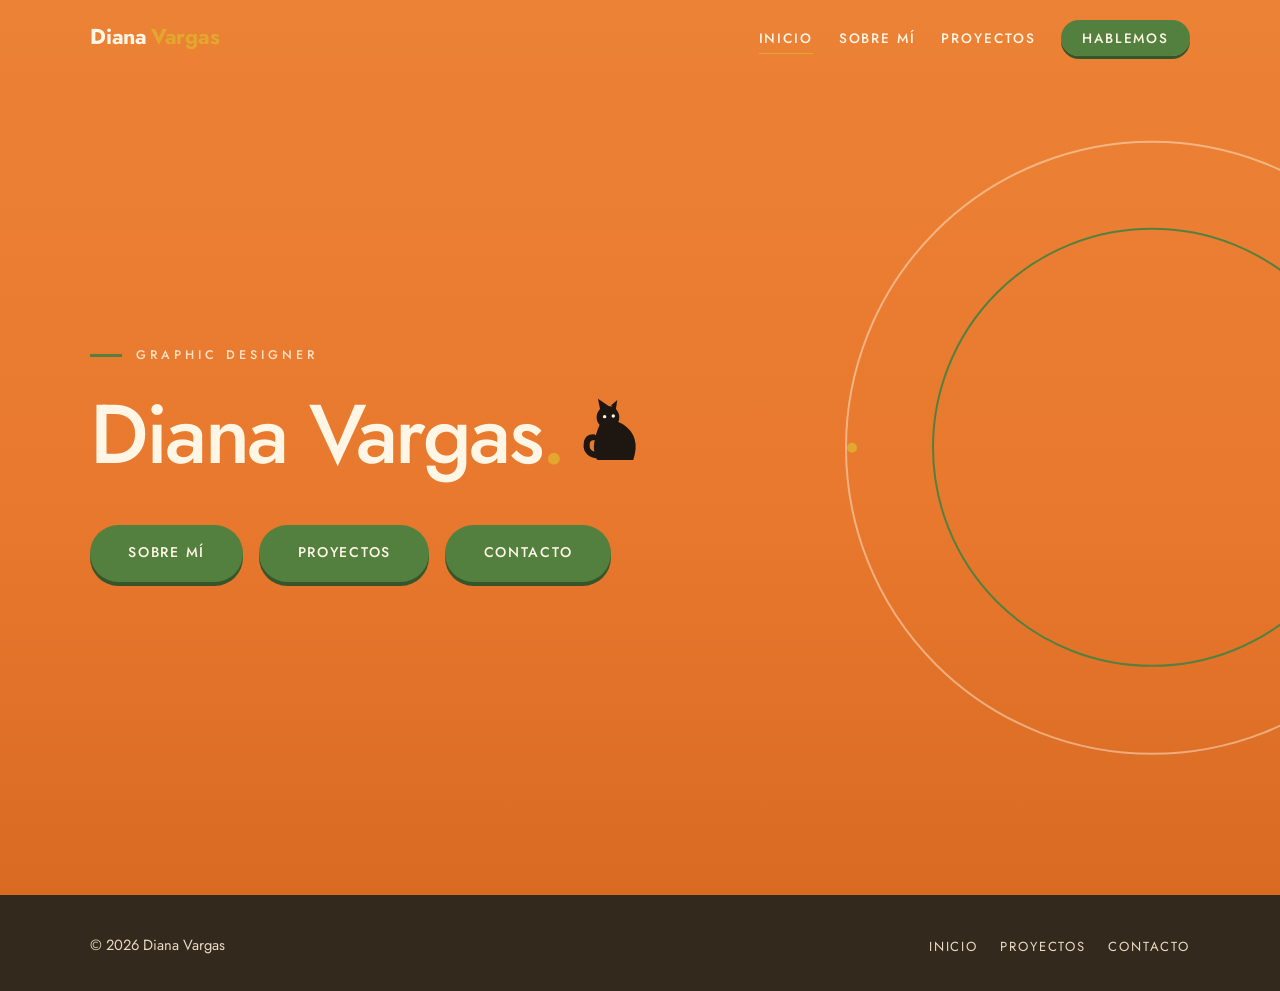
==== commit 68ce885c: "Gatito negro animado: camina por el hero y se sienta junto al nombre" ====
--- a/index.html
+++ b/index.html
@@ -43,7 +43,29 @@
       <div class="container hero-grid">
         <div class="hero-text reveal">
           <p class="hero-role">Graphic Designer</p>
-          <h1 class="hero-title">Diana Vargas<span class="hero-dot">.</span></h1>
+          <h1 class="hero-title">Diana Vargas<span class="hero-dot">.</span><span class="cat" aria-hidden="true">
+            <svg class="cat-walk" viewBox="0 0 100 100" preserveAspectRatio="xMidYMax meet">
+              <path d="M88 58 Q98 40 94 12" fill="none" stroke="#1E1611" stroke-width="10" stroke-linecap="round" />
+              <path d="M40 82 L37 94" fill="none" stroke="#1E1611" stroke-width="10" stroke-linecap="round" />
+              <path d="M52 84 L50 96" fill="none" stroke="#1E1611" stroke-width="10" stroke-linecap="round" />
+              <path d="M68 84 L66 96" fill="none" stroke="#1E1611" stroke-width="10" stroke-linecap="round" />
+              <path d="M82 80 L80 94" fill="none" stroke="#1E1611" stroke-width="10" stroke-linecap="round" />
+              <path d="M22 38 L17 12 L38 30 Z" fill="#1E1611" />
+              <path d="M43 28 L53 14 L52 40 Z" fill="#1E1611" />
+              <ellipse cx="58" cy="66" rx="37" ry="19" fill="#1E1611" />
+              <circle cx="36" cy="46" r="19" fill="#1E1611" />
+              <circle class="cat-eye" cx="30" cy="44" r="3" fill="#FFF6E6" />
+            </svg>
+            <svg class="cat-sit" viewBox="0 0 100 100" preserveAspectRatio="xMidYMax meet">
+              <path d="M30 90 Q8 88 10 72 Q11 62 20 62" fill="none" stroke="#1E1611" stroke-width="9" stroke-linecap="round" />
+              <path d="M31 24 L27 4 L43 15 Z" fill="#1E1611" />
+              <path d="M47 14 L56 6 L53 26 Z" fill="#1E1611" />
+              <path d="M30 42 Q14 78 26 96 L80 96 Q92 60 64 42 Q46 32 30 42 Z" fill="#1E1611" />
+              <circle cx="42" cy="32" r="17" fill="#1E1611" />
+              <circle class="cat-eye" cx="37" cy="31" r="2.6" fill="#FFF6E6" />
+              <circle class="cat-eye" cx="50" cy="30" r="2.6" fill="#FFF6E6" />
+            </svg>
+          </span></h1>
           <div class="hero-actions">
             <a href="sobre-mi.html" class="btn btn-primary btn-xl">Sobre mí</a>
             <a href="proyectos.html" class="btn btn-primary btn-xl">Proyectos</a>
--- a/style.css
+++ b/style.css
@@ -281,6 +281,8 @@
   grid-template-columns: 1fr;
   text-align: left;
   justify-items: start;
+  position: relative;
+  z-index: 1;   /* el contenido pasa por delante de los círculos decorativos */
 }
 
 /* Rol como etiqueta superior en versalitas */
@@ -314,6 +316,55 @@
   margin-bottom: 1.6rem;
 }
 .hero-dot { color: var(--ambar); }
+
+/* ---------- Gatito negro: camina desde la derecha y se sienta junto al nombre ---------- */
+.cat {
+  position: relative;
+  display: inline-block;
+  width: 0.8em;
+  height: 0.8em;
+  margin-left: 0.18em;
+  vertical-align: baseline;
+  transform: translateX(100vw);        /* arranca fuera de pantalla, a la derecha */
+  animation: cat-walk-in 4s ease-in-out 1s forwards;
+}
+@keyframes cat-walk-in {
+  from { transform: translateX(100vw); }
+  to   { transform: translateX(0); }
+}
+.cat svg {
+  position: absolute;
+  inset: 0;
+  width: 100%;
+  height: 100%;
+}
+/* pose de caminar: trote con rebote */
+.cat .cat-walk { animation: cat-trot 0.35s ease-in-out infinite; }
+@keyframes cat-trot {
+  0%, 100% { transform: translateY(0) rotate(0deg); }
+  50% { transform: translateY(-3.5%) rotate(-1.5deg); }
+}
+/* pose sentada: se muestra al terminar el recorrido (.seated la activa con JS) */
+.cat .cat-sit { opacity: 0; }
+.cat.seated .cat-walk { opacity: 0; animation: none; }
+.cat.seated .cat-sit {
+  opacity: 1;
+  animation: cat-settle 0.3s ease-out;
+}
+@keyframes cat-settle {
+  from { transform: scale(1.1); }
+  to   { transform: scale(1); }
+}
+/* parpadeo de ojos */
+.cat-sit .cat-eye {
+  transform-box: fill-box;
+  transform-origin: center;
+  animation: cat-blink 4.5s infinite;
+}
+@keyframes cat-blink {
+  0%, 91%, 100% { transform: scaleY(1); }
+  95% { transform: scaleY(0.1); }
+}
 
 .hero-desc {
   max-width: 480px;
@@ -831,6 +882,9 @@
   html { scroll-behavior: auto; }
   *, *::before, *::after { animation: none !important; transition: none !important; }
   .reveal { opacity: 1; transform: none; }
+  .cat { transform: none; }
+  .cat .cat-walk { opacity: 0; }
+  .cat .cat-sit { opacity: 1; }
 }
 
 /* ---------- Responsive ---------- */
